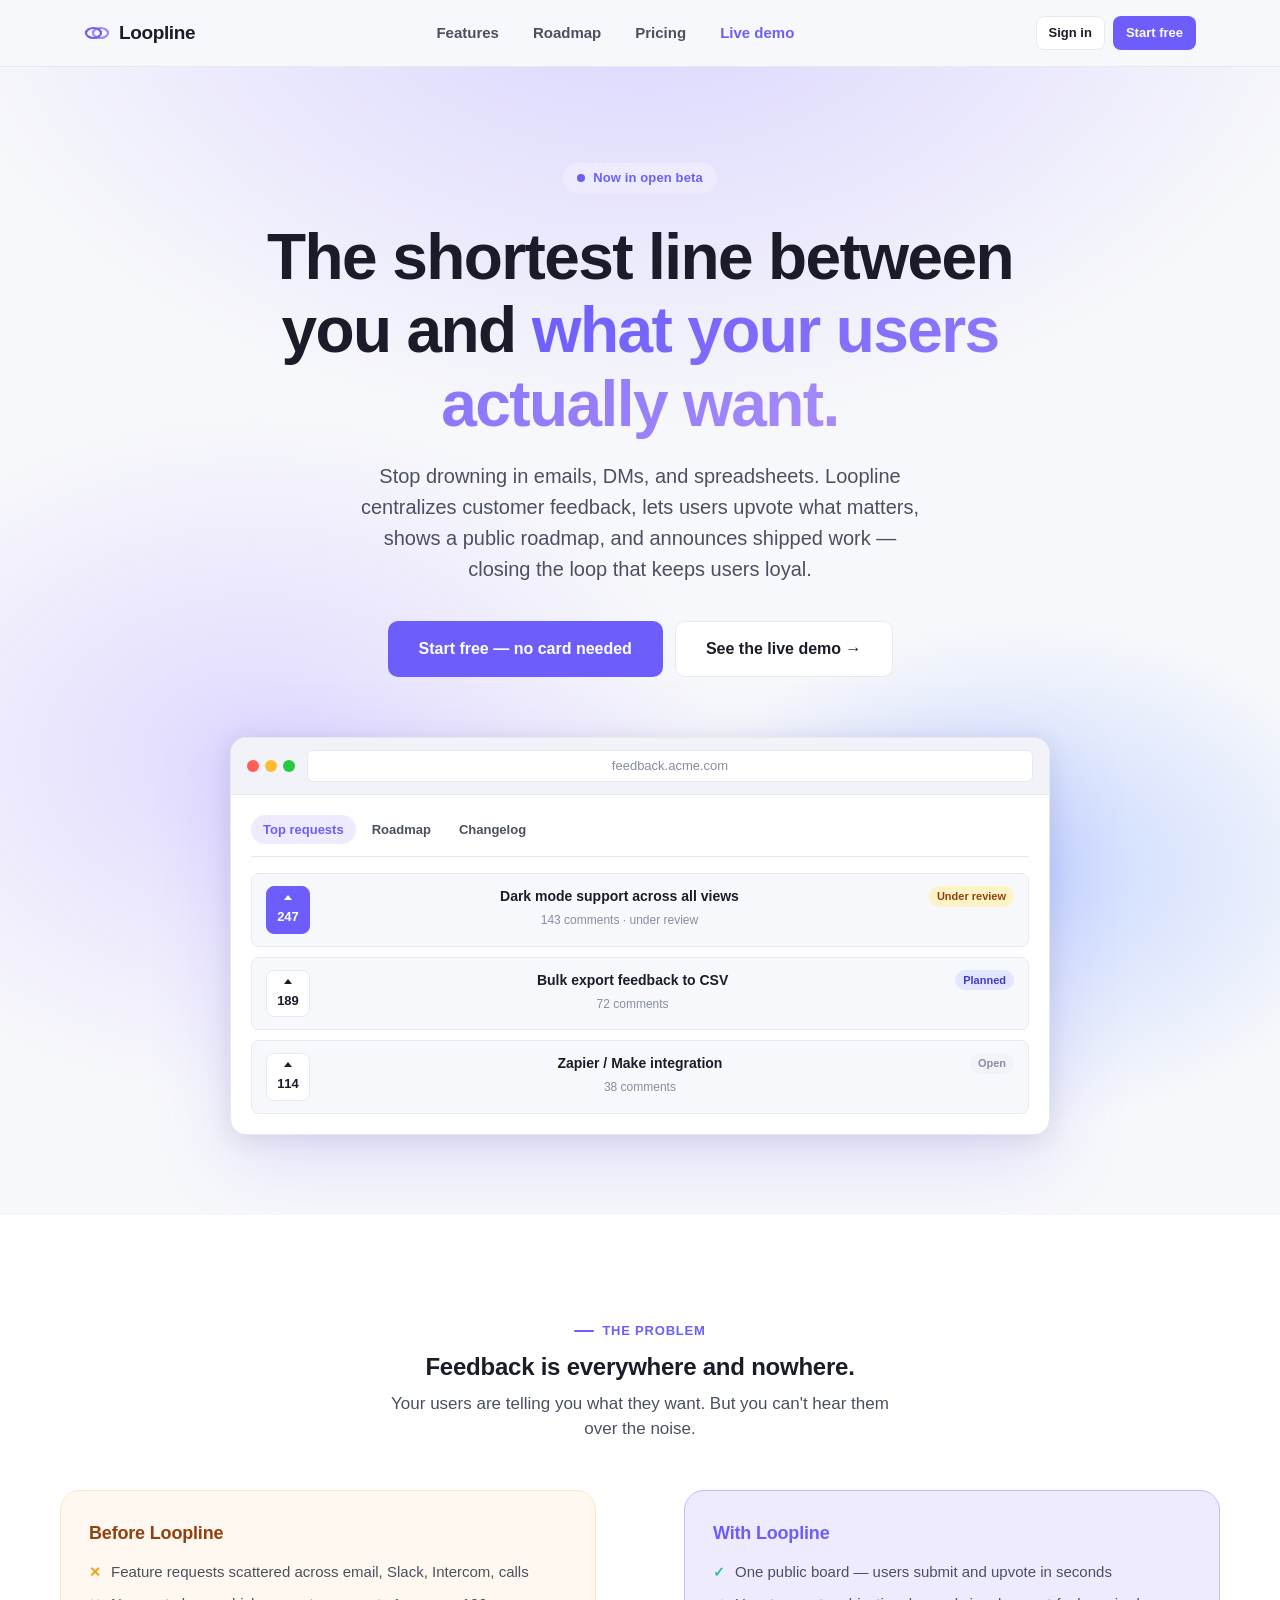
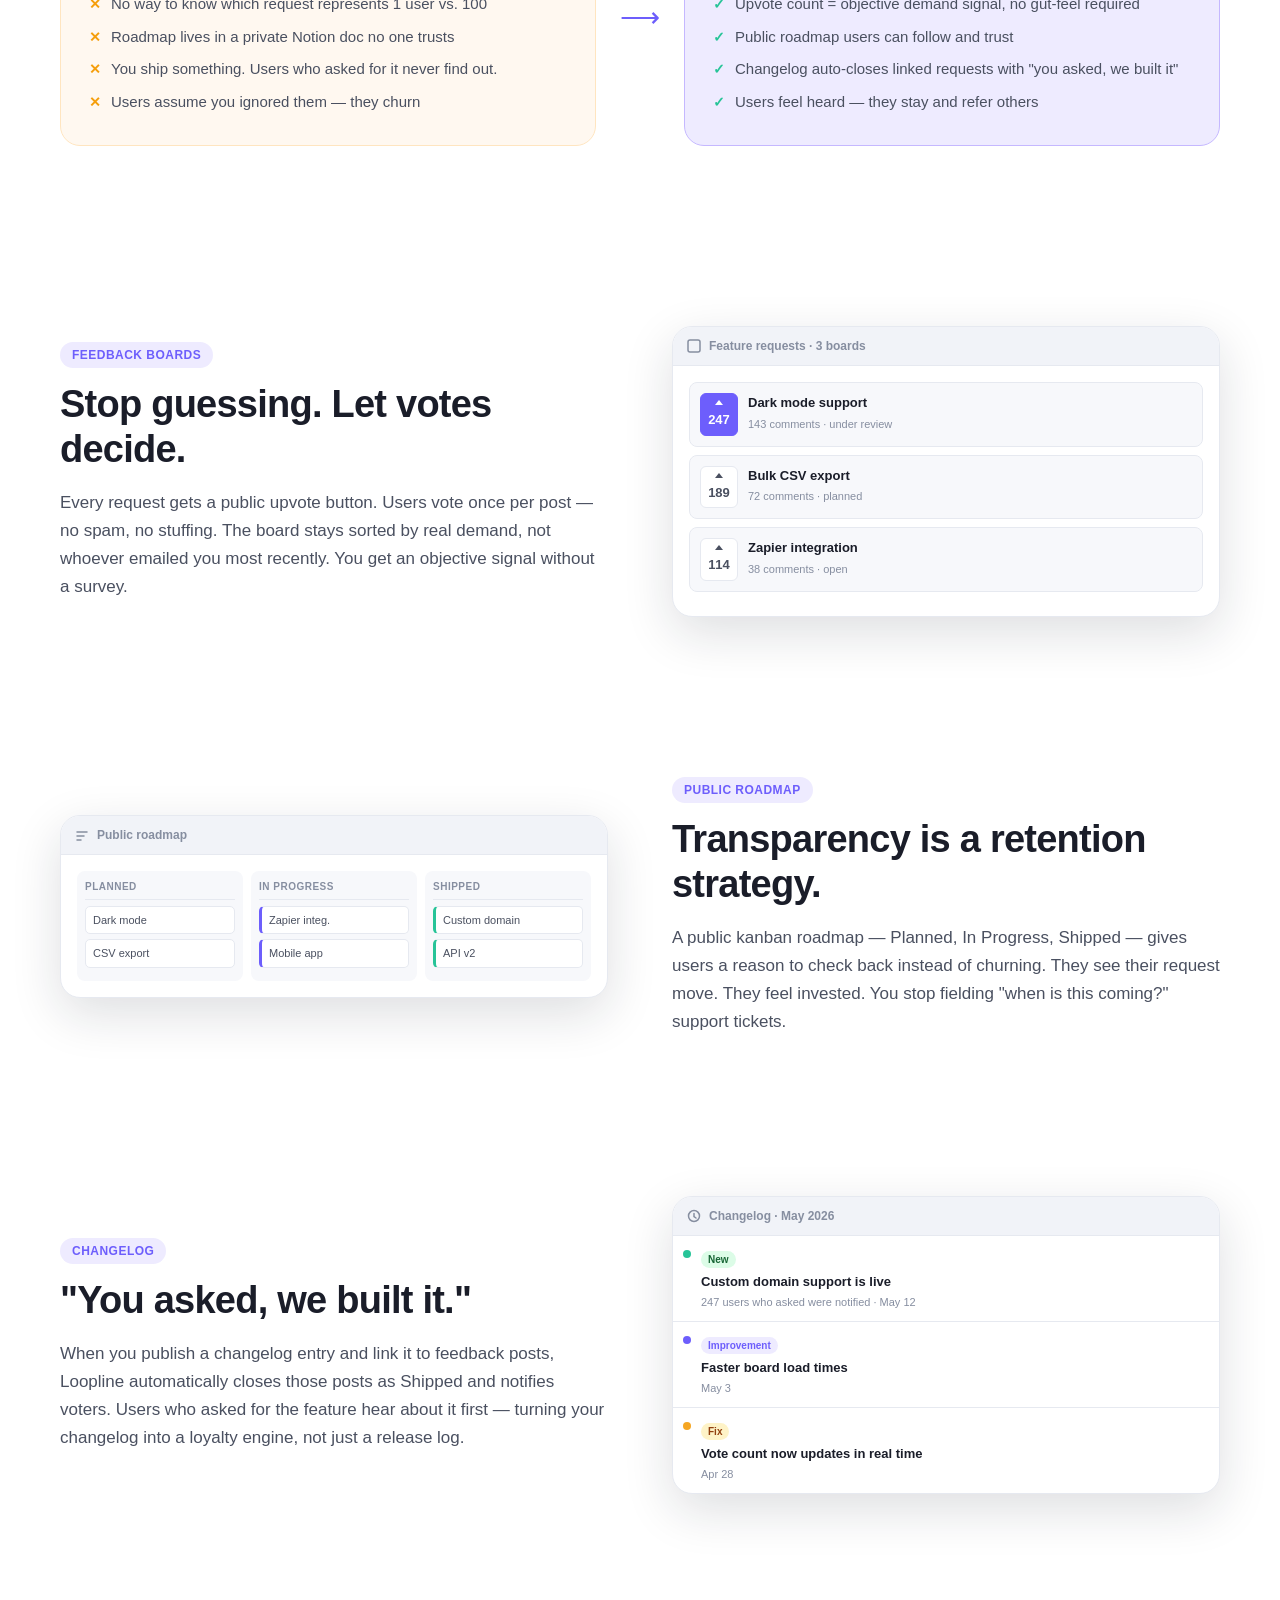
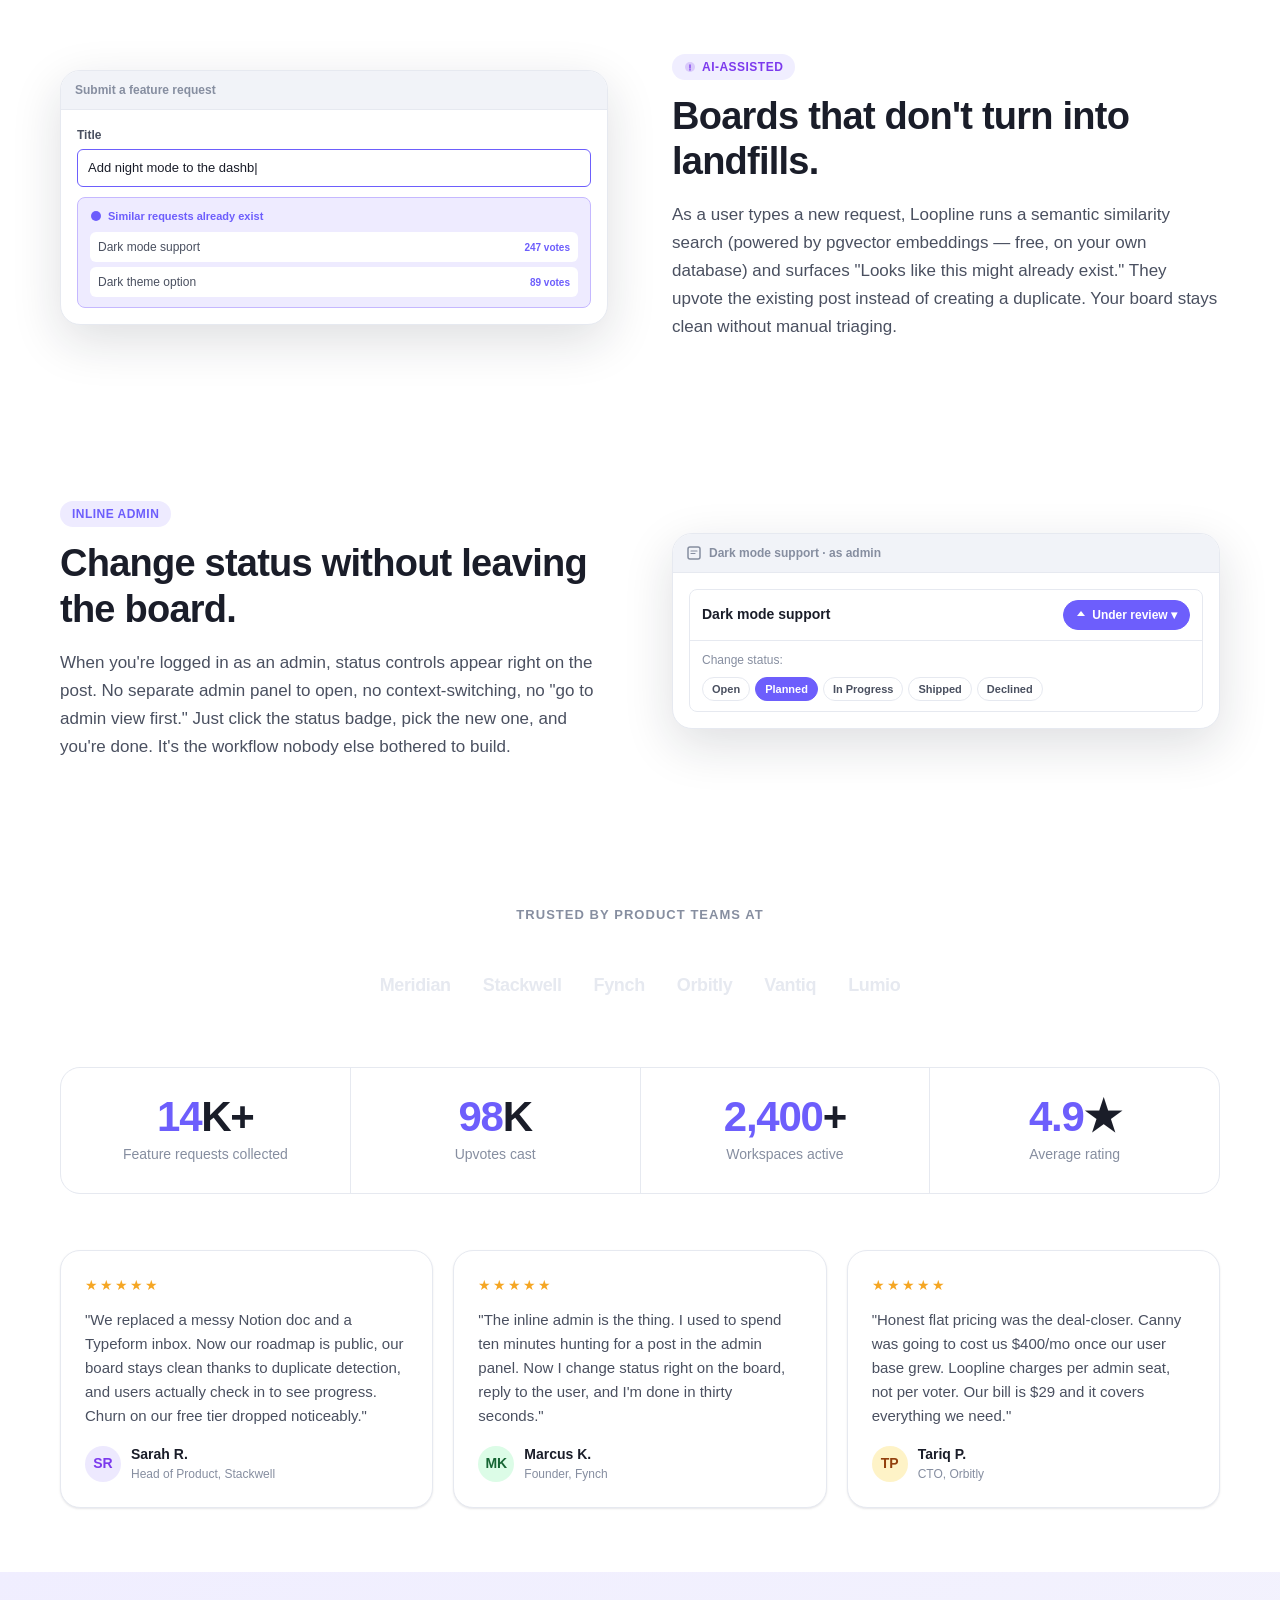
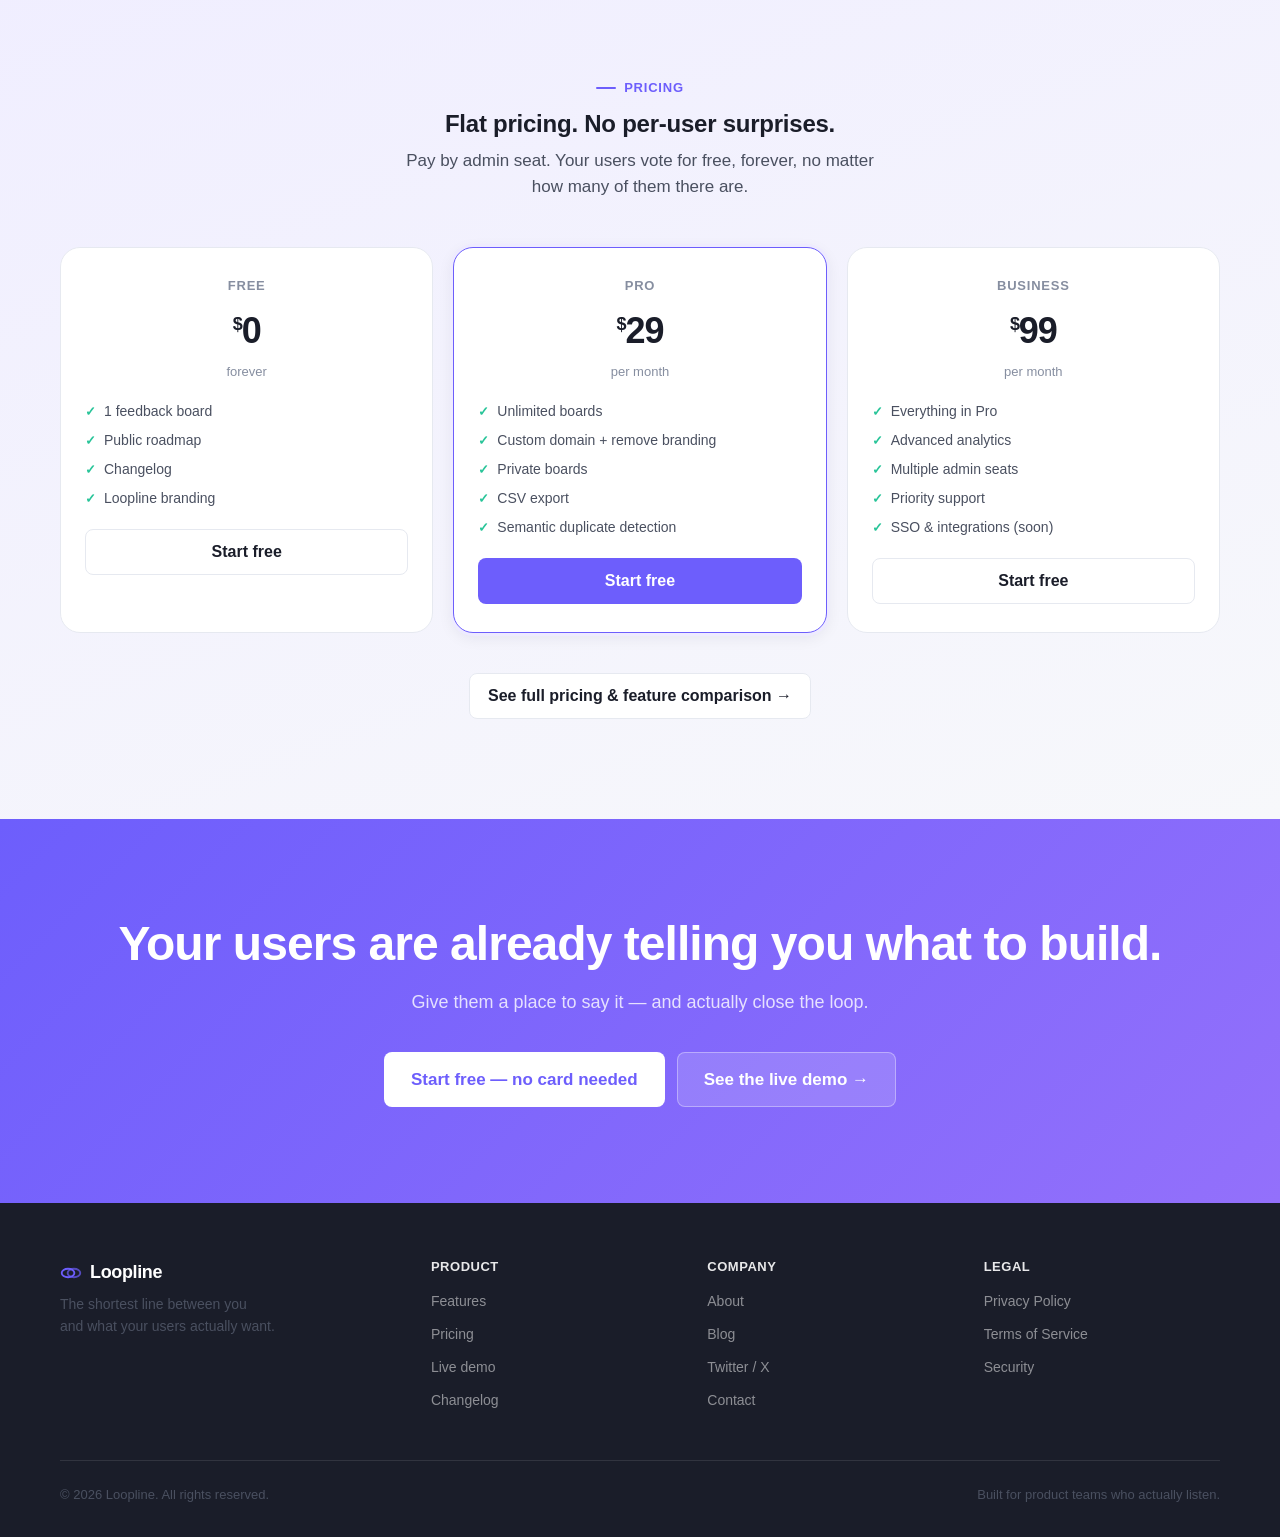
==== index.html @ 4f25a989 "Loopline v1 — feedback, roadmap & changelog platform" ====
<!DOCTYPE html>
<html lang="en">
<head>
  <meta charset="UTF-8">
  <meta name="viewport" content="width=device-width, initial-scale=1.0">
  <title>Loopline — Customer Feedback, Public Roadmap &amp; Changelog</title>
  <meta name="description" content="The shortest line between you and what your users actually want. Centralize feedback, prioritize with upvotes, ship with a public roadmap, and close the loop with changelog.">
  <link rel="stylesheet" href="assets/loop.css">
  <link rel="stylesheet" href="assets/landing.css">
</head>
<body>

<!-- ════════════════════════════ NAV ════════════════════════════ -->
<header class="nav" id="nav" role="banner">
  <div class="nav-inner">
    <a href="index.html" class="nav-logo" aria-label="Loopline home">
      <!-- Logo mark: two interlocking loops in accent color -->
      <svg class="logo-mark" viewBox="0 0 26 26" fill="none" aria-hidden="true" focusable="false">
        <ellipse cx="9.5" cy="13" rx="7.5" ry="5" stroke="#6d5efc" stroke-width="2.2" fill="none"/>
        <ellipse cx="16.5" cy="13" rx="7.5" ry="5" stroke="#6d5efc" stroke-width="2.2" fill="none" opacity=".7"/>
      </svg>
      Loopline
    </a>

    <nav aria-label="Main navigation">
      <ul class="nav-links">
        <li><a href="#features">Features</a></li>
        <li><a href="#roadmap-feature">Roadmap</a></li>
        <li><a href="#pricing-teaser">Pricing</a></li>
        <li><a href="portal.html?w=acme" class="demo-link">Live demo</a></li>
      </ul>
    </nav>

    <div class="nav-cta">
      <a href="admin.html" class="btn btn-ghost btn-sm">Sign in</a>
      <a href="admin.html" class="btn btn-primary btn-sm">Start free</a>
    </div>

    <button class="nav-toggle" id="nav-toggle" aria-label="Open menu" aria-expanded="false" aria-controls="nav-mobile">
      <svg width="22" height="22" viewBox="0 0 22 22" fill="none" aria-hidden="true">
        <rect x="3" y="5" width="16" height="2" rx="1" fill="currentColor"/>
        <rect x="3" y="10" width="16" height="2" rx="1" fill="currentColor"/>
        <rect x="3" y="15" width="16" height="2" rx="1" fill="currentColor"/>
      </svg>
    </button>
  </div>

  <nav class="nav-mobile" id="nav-mobile" aria-label="Mobile navigation">
    <a href="#features">Features</a>
    <a href="#roadmap-feature">Roadmap</a>
    <a href="#pricing-teaser">Pricing</a>
    <a href="portal.html?w=acme">Live demo</a>
    <a href="admin.html" class="btn btn-primary">Start free</a>
  </nav>
</header>

<!-- ════════════════════════════ HERO ════════════════════════════ -->
<section class="hero" aria-labelledby="hero-headline">
  <div class="hero-bg" aria-hidden="true"></div>

  <div class="hero-inner">
    <div class="hero-badge" role="status">
      <span class="dot-pulse" aria-hidden="true"></span>
      Now in open beta
    </div>

    <h1 id="hero-headline">
      The shortest line between you and <em>what your users actually want.</em>
    </h1>

    <p class="hero-sub">
      Stop drowning in emails, DMs, and spreadsheets. Loopline centralizes customer feedback,
      lets users upvote what matters, shows a public roadmap, and announces shipped work —
      closing the loop that keeps users loyal.
    </p>

    <div class="hero-ctas">
      <a href="admin.html" class="btn btn-primary btn-hero">Start free — no card needed</a>
      <a href="portal.html?w=acme" class="btn btn-ghost btn-hero">See the live demo &rarr;</a>
    </div>
  </div>

  <!-- CSS product mock -->
  <div class="hero-mock" aria-hidden="true">
    <div class="mock-window">
      <div class="mock-bar">
        <span class="mock-dots">
          <span></span><span></span><span></span>
        </span>
        <span class="mock-url">feedback.acme.com</span>
      </div>
      <div class="mock-body">
        <div class="mock-tabs">
          <span class="mock-tab active">Top requests</span>
          <span class="mock-tab">Roadmap</span>
          <span class="mock-tab">Changelog</span>
        </div>
        <div class="mock-posts" role="list">
          <div class="mock-post" role="listitem">
            <div class="mock-vote voted">
              <svg viewBox="0 0 12 12" fill="currentColor"><path d="M6 2l4 5H2z"/></svg>
              247
            </div>
            <div class="mock-post-text">
              <div class="mock-post-title">Dark mode support across all views</div>
              <div class="mock-post-meta">143 comments · under review</div>
            </div>
            <span class="mock-status status-review">Under review</span>
          </div>
          <div class="mock-post" role="listitem">
            <div class="mock-vote normal">
              <svg viewBox="0 0 12 12" fill="currentColor"><path d="M6 2l4 5H2z"/></svg>
              189
            </div>
            <div class="mock-post-text">
              <div class="mock-post-title">Bulk export feedback to CSV</div>
              <div class="mock-post-meta">72 comments</div>
            </div>
            <span class="mock-status status-planned">Planned</span>
          </div>
          <div class="mock-post" role="listitem">
            <div class="mock-vote normal">
              <svg viewBox="0 0 12 12" fill="currentColor"><path d="M6 2l4 5H2z"/></svg>
              114
            </div>
            <div class="mock-post-text">
              <div class="mock-post-title">Zapier / Make integration</div>
              <div class="mock-post-meta">38 comments</div>
            </div>
            <span class="mock-status status-open">Open</span>
          </div>
        </div>
      </div>
    </div>
  </div>
</section>

<!-- ════════════════════════════ PROBLEM → SOLUTION ════════════════════════════ -->
<section class="section section-white" aria-labelledby="problem-headline">
  <div class="section-inner">
    <div class="center reveal" style="margin-bottom: 48px;">
      <span class="section-label">The problem</span>
      <h2 id="problem-headline">Feedback is everywhere and nowhere.</h2>
      <p style="max-width: 520px; margin: 0 auto; font-size: 17px;">
        Your users are telling you what they want. But you can't hear them over the noise.
      </p>
    </div>

    <div class="problem-grid">
      <div class="problem-box reveal">
        <h3>Before Loopline</h3>
        <ul class="problem-list">
          <li>Feature requests scattered across email, Slack, Intercom, calls</li>
          <li>No way to know which request represents 1 user vs. 100</li>
          <li>Roadmap lives in a private Notion doc no one trusts</li>
          <li>You ship something. Users who asked for it never find out.</li>
          <li>Users assume you ignored them — they churn</li>
        </ul>
      </div>

      <div class="problem-arrow reveal" aria-hidden="true">&#10230;</div>

      <div class="solution-box reveal">
        <h3>With Loopline</h3>
        <ul class="solution-list">
          <li>One public board — users submit and upvote in seconds</li>
          <li>Upvote count = objective demand signal, no gut-feel required</li>
          <li>Public roadmap users can follow and trust</li>
          <li>Changelog auto-closes linked requests with "you asked, we built it"</li>
          <li>Users feel heard — they stay and refer others</li>
        </ul>
      </div>
    </div>
  </div>
</section>

<!-- ════════════════════════════ FEATURES ════════════════════════════ -->

<!-- Feature 1: Feedback boards -->
<section class="feature-section" id="features" aria-labelledby="feat1-h">
  <div class="feature-row">
    <div class="feature-text reveal">
      <span class="feature-tag">Feedback boards</span>
      <h2 id="feat1-h">Stop guessing. Let votes decide.</h2>
      <p>
        Every request gets a public upvote button. Users vote once per post —
        no spam, no stuffing. The board stays sorted by real demand, not whoever
        emailed you most recently. You get an objective signal without a survey.
      </p>
    </div>
    <div class="illus reveal reveal-delay-1" aria-hidden="true">
      <div class="illus-header">
        <svg width="14" height="14" viewBox="0 0 14 14" fill="none"><rect x="1" y="1" width="12" height="12" rx="2" stroke="currentColor" stroke-width="1.5"/></svg>
        Feature requests · 3 boards
      </div>
      <div class="illus-body">
        <div class="illus-post">
          <div class="illus-vote-btn voted">
            <svg width="10" height="10" viewBox="0 0 10 10" fill="currentColor"><path d="M5 1l4 5H1z"/></svg>
            247
          </div>
          <div class="illus-post-text">
            <div class="illus-post-title">Dark mode support</div>
            <div class="illus-post-sub">143 comments · under review</div>
          </div>
        </div>
        <div class="illus-post">
          <div class="illus-vote-btn normal">
            <svg width="10" height="10" viewBox="0 0 10 10" fill="currentColor"><path d="M5 1l4 5H1z"/></svg>
            189
          </div>
          <div class="illus-post-text">
            <div class="illus-post-title">Bulk CSV export</div>
            <div class="illus-post-sub">72 comments · planned</div>
          </div>
        </div>
        <div class="illus-post">
          <div class="illus-vote-btn normal">
            <svg width="10" height="10" viewBox="0 0 10 10" fill="currentColor"><path d="M5 1l4 5H1z"/></svg>
            114
          </div>
          <div class="illus-post-text">
            <div class="illus-post-title">Zapier integration</div>
            <div class="illus-post-sub">38 comments · open</div>
          </div>
        </div>
      </div>
    </div>
  </div>
</section>

<!-- Feature 2: Roadmap -->
<section class="feature-section section-white" id="roadmap-feature" aria-labelledby="feat2-h">
  <div class="feature-row reverse">
    <div class="feature-text reveal">
      <span class="feature-tag">Public roadmap</span>
      <h2 id="feat2-h">Transparency is a retention strategy.</h2>
      <p>
        A public kanban roadmap — Planned, In Progress, Shipped — gives users a reason
        to check back instead of churning. They see their request move. They feel invested.
        You stop fielding "when is this coming?" support tickets.
      </p>
    </div>
    <div class="illus reveal reveal-delay-1" aria-hidden="true">
      <div class="illus-header">
        <svg width="14" height="14" viewBox="0 0 14 14" fill="none"><path d="M2 4h10M2 8h7M2 12h4" stroke="currentColor" stroke-width="1.5" stroke-linecap="round"/></svg>
        Public roadmap
      </div>
      <div class="illus-body">
        <div class="illus-kanban">
          <div class="illus-col">
            <div class="illus-col-head">Planned</div>
            <div class="illus-card">Dark mode</div>
            <div class="illus-card">CSV export</div>
          </div>
          <div class="illus-col">
            <div class="illus-col-head">In Progress</div>
            <div class="illus-card" style="border-left: 3px solid #6d5efc;">Zapier integ.</div>
            <div class="illus-card" style="border-left: 3px solid #6d5efc;">Mobile app</div>
          </div>
          <div class="illus-col">
            <div class="illus-col-head">Shipped</div>
            <div class="illus-card" style="border-left: 3px solid #27c498;">Custom domain</div>
            <div class="illus-card" style="border-left: 3px solid #27c498;">API v2</div>
          </div>
        </div>
      </div>
    </div>
  </div>
</section>

<!-- Feature 3: Changelog -->
<section class="feature-section" aria-labelledby="feat3-h">
  <div class="feature-row">
    <div class="feature-text reveal">
      <span class="feature-tag">Changelog</span>
      <h2 id="feat3-h">"You asked, we built it."</h2>
      <p>
        When you publish a changelog entry and link it to feedback posts, Loopline
        automatically closes those posts as Shipped and notifies voters.
        Users who asked for the feature hear about it first — turning your changelog
        into a loyalty engine, not just a release log.
      </p>
    </div>
    <div class="illus reveal reveal-delay-1" aria-hidden="true">
      <div class="illus-header">
        <svg width="14" height="14" viewBox="0 0 14 14" fill="none"><circle cx="7" cy="7" r="5.5" stroke="currentColor" stroke-width="1.5"/><path d="M7 4.5v3l2 1.5" stroke="currentColor" stroke-width="1.5" stroke-linecap="round"/></svg>
        Changelog · May 2026
      </div>
      <div class="illus-body" style="padding: 0;">
        <div class="illus-entry">
          <div class="illus-entry-dot" style="background: var(--ok);"></div>
          <div class="illus-entry-body">
            <span class="illus-entry-label" style="background: #dcfce7; color: #166534;">New</span>
            <div class="illus-entry-title">Custom domain support is live</div>
            <div class="illus-entry-sub">247 users who asked were notified · May 12</div>
          </div>
        </div>
        <div class="illus-entry">
          <div class="illus-entry-dot" style="background: var(--accent);"></div>
          <div class="illus-entry-body">
            <span class="illus-entry-label" style="background: var(--accent-soft); color: var(--accent);">Improvement</span>
            <div class="illus-entry-title">Faster board load times</div>
            <div class="illus-entry-sub">May 3</div>
          </div>
        </div>
        <div class="illus-entry">
          <div class="illus-entry-dot" style="background: var(--warn);"></div>
          <div class="illus-entry-body">
            <span class="illus-entry-label" style="background: #fef3c7; color: #92400e;">Fix</span>
            <div class="illus-entry-title">Vote count now updates in real time</div>
            <div class="illus-entry-sub">Apr 28</div>
          </div>
        </div>
      </div>
    </div>
  </div>
</section>

<!-- Feature 4: Duplicate detection -->
<section class="feature-section section-white" aria-labelledby="feat4-h">
  <div class="feature-row reverse">
    <div class="feature-text reveal">
      <span class="feature-tag" style="background: #f0eeff; color: #7c3aed;">
        <svg width="12" height="12" viewBox="0 0 12 12" fill="currentColor" aria-hidden="true"><circle cx="6" cy="6" r="5" fill="#7c3aed" opacity=".2"/><path d="M6 4v3M6 8.5v.5" stroke="#7c3aed" stroke-width="1.3" stroke-linecap="round"/></svg>
        AI-assisted
      </span>
      <h2 id="feat4-h">Boards that don't turn into landfills.</h2>
      <p>
        As a user types a new request, Loopline runs a semantic similarity search
        (powered by pgvector embeddings — free, on your own database) and surfaces
        "Looks like this might already exist." They upvote the existing post instead
        of creating a duplicate. Your board stays clean without manual triaging.
      </p>
    </div>
    <div class="illus reveal reveal-delay-1" aria-hidden="true">
      <div class="illus-header">Submit a feature request</div>
      <div class="illus-body">
        <div style="margin-bottom: 8px;">
          <div style="font-size: 12px; font-weight: 600; color: var(--ink-2); margin-bottom: 5px;">Title</div>
          <div style="border: 1.5px solid var(--accent); border-radius: 6px; padding: 8px 10px; font-size: 13px; color: var(--ink); background: var(--surface);">Add night mode to the dashb|</div>
        </div>
        <div class="illus-similar">
          <div class="illus-similar-head">
            <svg width="12" height="12" viewBox="0 0 12 12" fill="#6d5efc"><circle cx="6" cy="6" r="5"/></svg>
            Similar requests already exist
          </div>
          <div class="illus-similar-item">
            <span style="flex: 1; font-size: 12px;">Dark mode support</span>
            <span class="illus-match">247 votes</span>
          </div>
          <div class="illus-similar-item">
            <span style="flex: 1; font-size: 12px;">Dark theme option</span>
            <span class="illus-match">89 votes</span>
          </div>
        </div>
      </div>
    </div>
  </div>
</section>

<!-- Feature 5: Inline admin -->
<section class="feature-section" aria-labelledby="feat5-h">
  <div class="feature-row">
    <div class="feature-text reveal">
      <span class="feature-tag">Inline admin</span>
      <h2 id="feat5-h">Change status without leaving the board.</h2>
      <p>
        When you're logged in as an admin, status controls appear right on the post.
        No separate admin panel to open, no context-switching, no "go to admin view first."
        Just click the status badge, pick the new one, and you're done. It's the
        workflow nobody else bothered to build.
      </p>
    </div>
    <div class="illus reveal reveal-delay-1" aria-hidden="true">
      <div class="illus-header">
        <svg width="14" height="14" viewBox="0 0 14 14" fill="none"><rect x="1" y="1" width="12" height="12" rx="2" stroke="currentColor" stroke-width="1.5"/><path d="M4 5h6M4 7.5h4" stroke="currentColor" stroke-width="1.2" stroke-linecap="round"/></svg>
        Dark mode support · as admin
      </div>
      <div class="illus-body">
        <div class="illus-admin-post">
          <div class="illus-admin-head">
            <span class="illus-admin-title">Dark mode support</span>
            <span class="illus-status-pill editing">
              <svg width="10" height="10" viewBox="0 0 10 10" fill="currentColor"><path d="M5 1l4 5H1z"/></svg>
              Under review ▾
            </span>
          </div>
          <div class="illus-admin-body">
            <div style="font-size: 12px; color: var(--mut); margin-bottom: 8px;">Change status:</div>
            <div class="illus-status-options">
              <span class="illus-s-opt">Open</span>
              <span class="illus-s-opt sel">Planned</span>
              <span class="illus-s-opt">In Progress</span>
              <span class="illus-s-opt">Shipped</span>
              <span class="illus-s-opt">Declined</span>
            </div>
          </div>
        </div>
      </div>
    </div>
  </div>
</section>

<!-- ════════════════════════════ SOCIAL PROOF ════════════════════════════ -->
<section class="section section-white section-sm" aria-label="Social proof">
  <div class="section-inner">
    <p class="center muted small reveal" style="margin-bottom: 28px; text-transform: uppercase; letter-spacing: .08em; font-weight: 700;">
      Trusted by product teams at
    </p>
    <div class="logos-strip reveal">
      <span class="logo-word">Meridian</span>
      <span class="logo-word">Stackwell</span>
      <span class="logo-word">Fynch</span>
      <span class="logo-word">Orbitly</span>
      <span class="logo-word">Vantiq</span>
      <span class="logo-word">Lumio</span>
    </div>

    <div class="stats-row reveal" style="margin-top: 48px;">
      <div class="stat-box">
        <div class="stat-n"><span>14</span>K+</div>
        <p>Feature requests collected</p>
      </div>
      <div class="stat-box">
        <div class="stat-n"><span>98</span>K</div>
        <p>Upvotes cast</p>
      </div>
      <div class="stat-box">
        <div class="stat-n"><span>2,400</span>+</div>
        <p>Workspaces active</p>
      </div>
      <div class="stat-box">
        <div class="stat-n"><span>4.9</span>★</div>
        <p>Average rating</p>
      </div>
    </div>

    <div class="testimonials-grid">
      <div class="testimonial-card reveal">
        <div class="testimonial-stars" aria-label="5 stars">★★★★★</div>
        <blockquote>
          "We replaced a messy Notion doc and a Typeform inbox. Now our roadmap is public,
          our board stays clean thanks to duplicate detection, and users actually check in
          to see progress. Churn on our free tier dropped noticeably."
        </blockquote>
        <div class="testimonial-author">
          <div class="testimonial-avatar" style="background: #ede9fe; color: #7c3aed;">SR</div>
          <div>
            <div class="testimonial-name">Sarah R.</div>
            <div class="testimonial-role">Head of Product, Stackwell</div>
          </div>
        </div>
      </div>

      <div class="testimonial-card reveal reveal-delay-1">
        <div class="testimonial-stars" aria-label="5 stars">★★★★★</div>
        <blockquote>
          "The inline admin is the thing. I used to spend ten minutes hunting for a post
          in the admin panel. Now I change status right on the board, reply to the user,
          and I'm done in thirty seconds."
        </blockquote>
        <div class="testimonial-author">
          <div class="testimonial-avatar" style="background: #dcfce7; color: #166534;">MK</div>
          <div>
            <div class="testimonial-name">Marcus K.</div>
            <div class="testimonial-role">Founder, Fynch</div>
          </div>
        </div>
      </div>

      <div class="testimonial-card reveal reveal-delay-2">
        <div class="testimonial-stars" aria-label="5 stars">★★★★★</div>
        <blockquote>
          "Honest flat pricing was the deal-closer. Canny was going to cost us $400/mo
          once our user base grew. Loopline charges per admin seat, not per voter.
          Our bill is $29 and it covers everything we need."
        </blockquote>
        <div class="testimonial-author">
          <div class="testimonial-avatar" style="background: #fef3c7; color: #92400e;">TP</div>
          <div>
            <div class="testimonial-name">Tariq P.</div>
            <div class="testimonial-role">CTO, Orbitly</div>
          </div>
        </div>
      </div>
    </div>
  </div>
</section>

<!-- ════════════════════════════ PRICING TEASER ════════════════════════════ -->
<section class="section section-accent-bg" id="pricing-teaser" aria-labelledby="pricing-teaser-h">
  <div class="section-inner">
    <div class="center reveal" style="margin-bottom: 48px;">
      <span class="section-label">Pricing</span>
      <h2 id="pricing-teaser-h">Flat pricing. No per-user surprises.</h2>
      <p style="font-size: 17px; max-width: 480px; margin: 0 auto;">
        Pay by admin seat. Your users vote for free, forever, no matter how many of them there are.
      </p>
    </div>

    <div class="pricing-teaser">
      <div class="price-teaser-card reveal">
        <div class="price-tier">Free</div>
        <div class="price-amount"><sup>$</sup>0</div>
        <div class="price-period">forever</div>
        <ul class="price-teaser-list">
          <li>1 feedback board</li>
          <li>Public roadmap</li>
          <li>Changelog</li>
          <li>Loopline branding</li>
        </ul>
        <a href="admin.html" class="btn btn-ghost" style="width: 100%; justify-content: center;">Start free</a>
      </div>

      <div class="price-teaser-card featured reveal reveal-delay-1">
        <div class="price-tier">Pro</div>
        <div class="price-amount"><sup>$</sup>29</div>
        <div class="price-period">per month</div>
        <ul class="price-teaser-list">
          <li>Unlimited boards</li>
          <li>Custom domain + remove branding</li>
          <li>Private boards</li>
          <li>CSV export</li>
          <li>Semantic duplicate detection</li>
        </ul>
        <a href="admin.html" class="btn btn-primary" style="width: 100%; justify-content: center;">Start free</a>
      </div>

      <div class="price-teaser-card reveal reveal-delay-2">
        <div class="price-tier">Business</div>
        <div class="price-amount"><sup>$</sup>99</div>
        <div class="price-period">per month</div>
        <ul class="price-teaser-list">
          <li>Everything in Pro</li>
          <li>Advanced analytics</li>
          <li>Multiple admin seats</li>
          <li>Priority support</li>
          <li>SSO &amp; integrations (soon)</li>
        </ul>
        <a href="admin.html" class="btn btn-ghost" style="width: 100%; justify-content: center;">Start free</a>
      </div>
    </div>

    <div class="center reveal" style="margin-top: 32px;">
      <a href="pricing.html" class="btn btn-ghost">See full pricing &amp; feature comparison &rarr;</a>
    </div>
  </div>
</section>

<!-- ════════════════════════════ FINAL CTA ════════════════════════════ -->
<section class="final-cta" aria-labelledby="final-cta-h">
  <h2 id="final-cta-h">Your users are already telling you what to build.</h2>
  <p>Give them a place to say it — and actually close the loop.</p>
  <div style="display: flex; align-items: center; justify-content: center; gap: 12px; flex-wrap: wrap;">
    <a href="admin.html" class="btn btn-white btn-lg">Start free — no card needed</a>
    <a href="portal.html?w=acme" class="btn btn-ghost-white btn-lg">See the live demo &rarr;</a>
  </div>
</section>

<!-- ════════════════════════════ FOOTER ════════════════════════════ -->
<footer class="footer" role="contentinfo">
  <div class="footer-inner">
    <div class="footer-top">
      <div>
        <div class="footer-brand-name">
          <svg width="22" height="22" viewBox="0 0 26 26" fill="none" aria-hidden="true">
            <ellipse cx="9.5" cy="13" rx="7.5" ry="5" stroke="#6d5efc" stroke-width="2.2" fill="none"/>
            <ellipse cx="16.5" cy="13" rx="7.5" ry="5" stroke="#6d5efc" stroke-width="2.2" fill="none" opacity=".7"/>
          </svg>
          Loopline
        </div>
        <p class="footer-tagline">
          The shortest line between you<br>and what your users actually want.
        </p>
      </div>

      <div class="footer-col">
        <h4>Product</h4>
        <ul>
          <li><a href="#features">Features</a></li>
          <li><a href="pricing.html">Pricing</a></li>
          <li><a href="portal.html?w=acme">Live demo</a></li>
          <li><a href="#">Changelog</a></li>
        </ul>
      </div>

      <div class="footer-col">
        <h4>Company</h4>
        <ul>
          <li><a href="#">About</a></li>
          <li><a href="#">Blog</a></li>
          <li><a href="#">Twitter / X</a></li>
          <li><a href="#">Contact</a></li>
        </ul>
      </div>

      <div class="footer-col">
        <h4>Legal</h4>
        <ul>
          <li><a href="#">Privacy Policy</a></li>
          <li><a href="#">Terms of Service</a></li>
          <li><a href="#">Security</a></li>
        </ul>
      </div>
    </div>

    <div class="footer-bottom">
      <p>&copy; 2026 Loopline. All rights reserved.</p>
      <p>Built for product teams who actually listen.</p>
    </div>
  </div>
</footer>

<script>
  // ─── Scroll-based nav shadow ───
  const nav = document.getElementById('nav');
  const onScroll = () => nav.classList.toggle('scrolled', window.scrollY > 8);
  window.addEventListener('scroll', onScroll, { passive: true });

  // ─── Mobile nav toggle ───
  const toggle = document.getElementById('nav-toggle');
  const mobileNav = document.getElementById('nav-mobile');
  toggle.addEventListener('click', () => {
    const open = mobileNav.classList.toggle('open');
    toggle.setAttribute('aria-expanded', String(open));
    toggle.setAttribute('aria-label', open ? 'Close menu' : 'Open menu');
  });
  // Close on mobile link click
  mobileNav.querySelectorAll('a').forEach(a => {
    a.addEventListener('click', () => {
      mobileNav.classList.remove('open');
      toggle.setAttribute('aria-expanded', 'false');
      toggle.setAttribute('aria-label', 'Open menu');
    });
  });
  // Keyboard: Escape closes menu
  document.addEventListener('keydown', e => {
    if (e.key === 'Escape' && mobileNav.classList.contains('open')) {
      mobileNav.classList.remove('open');
      toggle.setAttribute('aria-expanded', 'false');
      toggle.setAttribute('aria-label', 'Open menu');
      toggle.focus();
    }
  });

  // ─── Scroll-in reveal (IntersectionObserver) ───
  if ('IntersectionObserver' in window) {
    const io = new IntersectionObserver((entries) => {
      entries.forEach(e => {
        if (e.isIntersecting) {
          e.target.classList.add('visible');
          io.unobserve(e.target);
        }
      });
    }, { threshold: 0.12 });
    document.querySelectorAll('.reveal').forEach(el => io.observe(el));
  } else {
    // Degrade gracefully: show all without animation
    document.querySelectorAll('.reveal').forEach(el => el.classList.add('visible'));
  }
</script>
</body>
</html>
---- assets/loop.css ----
/* Loopline design system — clean, modern B2B SaaS. Light base, accent-driven.
   A workspace can override --accent at runtime (branding). */
:root {
  --accent: #6d5efc;
  --accent-ink: #ffffff;
  --accent-soft: #eeebff;
  --bg: #f7f8fb;
  --surface: #ffffff;
  --surface-2: #f1f3f8;
  --line: #e6e9f0;
  --ink: #1a1d29;
  --ink-2: #4a5060;
  --mut: #868ea0;
  --ok: #27c498;
  --warn: #f5a623;
  --danger: #ff5d5d;
  --radius: 12px;
  --radius-sm: 8px;
  --radius-lg: 20px;
  --shadow-sm: 0 1px 2px rgba(20, 25, 45, .06), 0 1px 3px rgba(20, 25, 45, .05);
  --shadow: 0 4px 16px rgba(20, 25, 45, .08);
  --shadow-lg: 0 16px 50px rgba(20, 25, 45, .14);
  --maxw: 1080px;
  --font: -apple-system, BlinkMacSystemFont, "Segoe UI", Inter, Roboto, Helvetica, Arial, sans-serif;
}
* { box-sizing: border-box; }
html, body { margin: 0; padding: 0; }
body { font-family: var(--font); background: var(--bg); color: var(--ink); -webkit-font-smoothing: antialiased; line-height: 1.5; }
a { color: var(--accent); text-decoration: none; }
a:hover { text-decoration: underline; }
h1, h2, h3, h4 { margin: 0 0 .4em; line-height: 1.2; font-weight: 700; letter-spacing: -0.01em; }
h1 { font-size: clamp(28px, 5vw, 46px); }
p { margin: 0 0 1em; color: var(--ink-2); }
img { max-width: 100%; }
.wrap { max-width: var(--maxw); margin: 0 auto; padding: 0 20px; }
.muted { color: var(--mut); }
.small { font-size: 13px; }
.center { text-align: center; }
.row { display: flex; gap: 12px; align-items: center; }
.col { display: flex; flex-direction: column; gap: 12px; }
.spread { display: flex; align-items: center; justify-content: space-between; gap: 12px; }
.wrap-flex { flex-wrap: wrap; }
.hide { display: none !important; }

/* buttons */
.btn { display: inline-flex; align-items: center; justify-content: center; gap: 8px; font: inherit; font-weight: 600;
  padding: 10px 18px; border-radius: var(--radius-sm); border: 1px solid transparent; cursor: pointer; transition: .15s; text-decoration: none; white-space: nowrap; }
.btn:hover { text-decoration: none; }
.btn-primary { background: var(--accent); color: var(--accent-ink); }
.btn-primary:hover { filter: brightness(1.07); box-shadow: var(--shadow); }
.btn-ghost { background: var(--surface); color: var(--ink); border-color: var(--line); }
.btn-ghost:hover { background: var(--surface-2); }
.btn-subtle { background: var(--surface-2); color: var(--ink-2); }
.btn-subtle:hover { background: var(--line); }
.btn-sm { padding: 6px 12px; font-size: 13px; }
.btn-lg { padding: 14px 26px; font-size: 17px; }
.btn:disabled { opacity: .55; cursor: not-allowed; }
.btn-danger { background: var(--danger); color: #fff; }

/* inputs */
input[type=text], input[type=email], input[type=password], input[type=search], textarea, select {
  width: 100%; font: inherit; padding: 11px 13px; border: 1px solid var(--line); border-radius: var(--radius-sm);
  background: var(--surface); color: var(--ink); transition: .15s; }
input:focus, textarea:focus, select:focus { outline: none; border-color: var(--accent); box-shadow: 0 0 0 3px var(--accent-soft); }
textarea { resize: vertical; min-height: 90px; }
label { font-weight: 600; font-size: 13px; color: var(--ink-2); display: block; margin-bottom: 5px; }
.field { margin-bottom: 14px; }

/* cards */
.card { background: var(--surface); border: 1px solid var(--line); border-radius: var(--radius); box-shadow: var(--shadow-sm); }
.card-p { padding: 18px; }
.hover-lift { transition: .15s; }
.hover-lift:hover { box-shadow: var(--shadow); transform: translateY(-1px); }

/* badges / status pills */
.badge { display: inline-flex; align-items: center; gap: 6px; font-size: 12px; font-weight: 600; padding: 3px 10px; border-radius: 999px; background: var(--surface-2); color: var(--ink-2); }
.pill-status { color: #fff; }
.pill-status::before { content: ""; width: 6px; height: 6px; border-radius: 50%; background: rgba(255,255,255,.85); }
.dot { width: 8px; height: 8px; border-radius: 50%; display: inline-block; }

/* vote button */
.vote { display: inline-flex; flex-direction: column; align-items: center; justify-content: center; min-width: 54px; padding: 8px 6px;
  border: 1px solid var(--line); border-radius: var(--radius-sm); background: var(--surface); cursor: pointer; transition: .15s; user-select: none; font-weight: 700; }
.vote:hover { border-color: var(--accent); color: var(--accent); }
.vote.voted { background: var(--accent); color: #fff; border-color: var(--accent); }
.vote .caret { font-size: 12px; line-height: 1; }
.vote .n { font-size: 16px; }

/* avatar */
.avatar { width: 34px; height: 34px; border-radius: 50%; background: var(--accent-soft); color: var(--accent); display: inline-flex; align-items: center; justify-content: center; font-weight: 700; font-size: 14px; flex: 0 0 auto; }

/* topbar */
.topbar { background: var(--surface); border-bottom: 1px solid var(--line); position: sticky; top: 0; z-index: 30; }
.topbar .wrap { display: flex; align-items: center; justify-content: space-between; height: 62px; }
.brand { display: inline-flex; align-items: center; gap: 9px; font-weight: 800; font-size: 19px; color: var(--ink); letter-spacing: -0.02em; }
.brand:hover { text-decoration: none; }
.tabs { display: flex; gap: 4px; }
.tab { padding: 7px 14px; border-radius: 999px; color: var(--ink-2); font-weight: 600; font-size: 14px; cursor: pointer; }
.tab:hover { background: var(--surface-2); text-decoration: none; }
.tab.active { background: var(--accent-soft); color: var(--accent); }

/* logo mark (two interlocking loops, accent-colored) */
.logo-mark { width: 26px; height: 26px; flex: 0 0 auto; }

/* skeleton + empty */
.skel { background: linear-gradient(90deg, var(--surface-2) 25%, #e9ecf3 37%, var(--surface-2) 63%); background-size: 400% 100%; animation: sk 1.3s infinite; border-radius: 6px; }
@keyframes sk { 0% { background-position: 100% 0; } 100% { background-position: 0 0; } }
.empty { text-align: center; color: var(--mut); padding: 48px 20px; }

/* toast */
.toast { position: fixed; bottom: 22px; left: 50%; transform: translateX(-50%) translateY(20px); background: var(--ink); color: #fff;
  padding: 12px 18px; border-radius: 10px; box-shadow: var(--shadow-lg); opacity: 0; transition: .25s; z-index: 100; font-weight: 500; }
.toast.show { opacity: 1; transform: translateX(-50%) translateY(0); }

/* modal */
.modal-bg { position: fixed; inset: 0; background: rgba(20,24,40,.5); display: flex; align-items: center; justify-content: center; padding: 20px; z-index: 80; }
.modal { background: var(--surface); border-radius: var(--radius-lg); box-shadow: var(--shadow-lg); width: 100%; max-width: 560px; max-height: 90vh; overflow: auto; }
.modal-p { padding: 24px; }

/* roadmap columns */
.road { display: grid; grid-template-columns: repeat(3, 1fr); gap: 16px; }
.road-col { background: var(--surface-2); border-radius: var(--radius); padding: 14px; }
.road-col h3 { font-size: 14px; text-transform: uppercase; letter-spacing: .05em; color: var(--ink-2); }

@media (max-width: 820px) {
  .road { grid-template-columns: 1fr; }
  .tabs { gap: 0; }
  .tab { padding: 7px 10px; font-size: 13px; }
}
---- assets/landing.css ----
/* Loopline — marketing-specific styles (landing.css)
   Imports design tokens from loop.css. */

/* ─── Marketing layout overrides ─── */
:root {
  --maxw-wide: 1160px;
  --section-gap: 100px;
  --section-gap-sm: 64px;
}

/* Global overflow guard — every section must be self-contained */
body { overflow-x: hidden; }
.hero, .section, .section-sm, .feature-section,
.compare-section, .faq-section, .pricing-hero,
.final-cta, .pricing-cta-strip, .footer {
  overflow-x: hidden;
}
.hero-inner, .section-inner, .feature-row,
.compare-inner, .faq-inner, .footer-inner {
  width: 100%;
  min-width: 0;
}

/* ─── Nav ─── */
.nav {
  position: sticky;
  top: 0;
  z-index: 50;
  background: rgba(247, 248, 251, 0.85);
  backdrop-filter: blur(14px);
  -webkit-backdrop-filter: blur(14px);
  border-bottom: 1px solid var(--line);
  transition: box-shadow .2s;
}
.nav.scrolled { box-shadow: var(--shadow); }
.nav-inner {
  max-width: var(--maxw-wide);
  margin: 0 auto;
  padding: 0 24px;
  height: 66px;
  display: flex;
  align-items: center;
  justify-content: space-between;
  gap: 16px;
}
.nav-logo {
  display: inline-flex;
  align-items: center;
  gap: 9px;
  font-weight: 800;
  font-size: 19px;
  color: var(--ink);
  letter-spacing: -0.02em;
  text-decoration: none;
  flex: 0 0 auto;
}
.nav-logo:hover { text-decoration: none; }
.nav-links {
  display: flex;
  align-items: center;
  gap: 6px;
  list-style: none;
  margin: 0;
  padding: 0;
}
.nav-links a {
  padding: 7px 14px;
  border-radius: 999px;
  font-weight: 600;
  font-size: 15px;
  color: var(--ink-2);
  text-decoration: none;
  transition: .15s;
}
.nav-links a:hover {
  background: var(--surface-2);
  color: var(--ink);
  text-decoration: none;
}
.nav-links a.demo-link {
  color: var(--accent);
}
.nav-cta { display: flex; align-items: center; gap: 8px; flex: 0 0 auto; }

/* hamburger */
.nav-toggle {
  display: none;
  background: none;
  border: none;
  cursor: pointer;
  padding: 8px;
  color: var(--ink);
  flex: 0 0 auto;
}
.nav-toggle svg { display: block; }
.nav-mobile {
  display: none;
  flex-direction: column;
  background: var(--surface);
  border-top: 1px solid var(--line);
  padding: 12px 24px 18px;
  gap: 4px;
}
.nav-mobile.open { display: flex; }
.nav-mobile a {
  padding: 10px 14px;
  border-radius: var(--radius-sm);
  font-weight: 600;
  font-size: 15px;
  color: var(--ink-2);
  text-decoration: none;
}
.nav-mobile a:hover { background: var(--surface-2); }
.nav-mobile .btn { margin-top: 8px; width: 100%; justify-content: center; }

@media (max-width: 760px) {
  .nav-links, .nav-cta { display: none; }
  .nav-toggle { display: flex; }
}

/* ─── Hero ─── */
.hero {
  position: relative;
  overflow: hidden;
  padding: 80px 20px 72px;
  text-align: center;
}
@media (min-width: 600px) {
  .hero { padding: 96px 24px 80px; }
}
.hero-bg {
  position: absolute;
  inset: 0;
  z-index: 0;
  background: radial-gradient(ellipse 80% 60% at 50% -10%, #d8d2ff 0%, transparent 70%),
              radial-gradient(ellipse 60% 50% at 20% 60%, #e0d9ff 0%, transparent 60%),
              radial-gradient(ellipse 50% 40% at 80% 70%, #c8d8ff 0%, transparent 55%);
  animation: aurora 12s ease-in-out infinite alternate;
}
@keyframes aurora {
  0%   { opacity: .7; transform: scale(1) rotate(0deg); }
  50%  { opacity: 1;  transform: scale(1.04) rotate(1deg); }
  100% { opacity: .75; transform: scale(1.02) rotate(-1deg); }
}
.hero-inner {
  position: relative;
  z-index: 1;
  max-width: 760px;
  margin: 0 auto;
}
.hero-badge {
  display: inline-flex;
  align-items: center;
  gap: 8px;
  background: var(--accent-soft);
  color: var(--accent);
  font-weight: 700;
  font-size: 13px;
  padding: 5px 14px;
  border-radius: 999px;
  margin-bottom: 28px;
  letter-spacing: .01em;
}
.hero-badge .dot-pulse {
  width: 8px; height: 8px; border-radius: 50%;
  background: var(--accent);
  animation: pulse 2s ease-in-out infinite;
}
@keyframes pulse {
  0%, 100% { opacity: 1; transform: scale(1); }
  50% { opacity: .5; transform: scale(.7); }
}
.hero h1 {
  font-size: clamp(18px, 5.5vw, 68px);
  letter-spacing: -0.02em;
  line-height: 1.15;
  color: var(--ink);
  margin-bottom: 20px;
  word-break: break-word;
  overflow-wrap: break-word;
  hyphens: none;
}
@media (max-width: 400px) {
  .hero h1 { hyphens: auto; }
}
@media (min-width: 500px) {
  .hero h1 { font-size: clamp(28px, 5vw, 68px); letter-spacing: -0.025em; }
}
.hero h1 em {
  font-style: normal;
  background: linear-gradient(135deg, var(--accent) 0%, #a78bfa 100%);
  -webkit-background-clip: text;
  -webkit-text-fill-color: transparent;
  background-clip: text;
}
.hero-sub {
  font-size: clamp(15px, 2.2vw, 20px);
  color: var(--ink-2);
  max-width: 580px;
  margin: 0 auto 36px;
  line-height: 1.55;
  word-break: break-word;
  overflow-wrap: break-word;
}
.hero-ctas {
  display: flex;
  align-items: center;
  justify-content: center;
  gap: 12px;
  flex-wrap: wrap;
}
.btn-hero {
  padding: 15px 30px;
  font-size: 16px;
  font-weight: 700;
  border-radius: 10px;
}

/* ─── Product mock (feedback board preview) ─── */
.hero-mock {
  position: relative;
  z-index: 1;
  margin: 60px auto 0;
  max-width: 820px;
  width: 100%;
}
.mock-window {
  max-width: 100%;
  background: var(--surface);
  border-radius: 16px;
  border: 1px solid var(--line);
  box-shadow: 0 24px 80px rgba(109, 94, 252, .18), 0 4px 24px rgba(20,25,45,.1);
  overflow: hidden;
}
.mock-bar {
  background: var(--surface-2);
  border-bottom: 1px solid var(--line);
  padding: 12px 16px;
  display: flex;
  align-items: center;
  gap: 12px;
}
.mock-dots { display: flex; gap: 6px; }
.mock-dots span {
  width: 12px; height: 12px; border-radius: 50%;
}
.mock-dots span:nth-child(1) { background: #ff5f57; }
.mock-dots span:nth-child(2) { background: #febc2e; }
.mock-dots span:nth-child(3) { background: #28c840; }
.mock-url {
  flex: 1;
  background: var(--surface);
  border: 1px solid var(--line);
  border-radius: 6px;
  padding: 5px 10px;
  font-size: 13px;
  color: var(--mut);
  text-align: center;
}
.mock-body { padding: 20px; }
.mock-tabs {
  display: flex;
  gap: 4px;
  margin-bottom: 16px;
  border-bottom: 1px solid var(--line);
  padding-bottom: 12px;
}
.mock-tab {
  padding: 5px 12px;
  border-radius: 999px;
  font-size: 13px;
  font-weight: 600;
  color: var(--ink-2);
}
.mock-tab.active {
  background: var(--accent-soft);
  color: var(--accent);
}
.mock-posts { display: flex; flex-direction: column; gap: 10px; }
.mock-post {
  display: flex;
  align-items: flex-start;
  gap: 12px;
  padding: 12px 14px;
  background: var(--bg);
  border: 1px solid var(--line);
  border-radius: var(--radius-sm);
  opacity: 0;
  transform: translateY(8px);
  animation: fadeUp .4s ease forwards;
}
.mock-post:nth-child(1) { animation-delay: .4s; }
.mock-post:nth-child(2) { animation-delay: .6s; }
.mock-post:nth-child(3) { animation-delay: .8s; }
@keyframes fadeUp {
  to { opacity: 1; transform: translateY(0); }
}
.mock-vote {
  display: flex; flex-direction: column; align-items: center;
  min-width: 44px; padding: 6px;
  border: 1px solid var(--line); border-radius: var(--radius-sm);
  background: var(--surface); font-weight: 700; font-size: 13px;
  gap: 2px; flex: 0 0 auto;
}
.mock-vote.voted { background: var(--accent); color: #fff; border-color: var(--accent); }
.mock-vote svg { width: 12px; height: 12px; }
.mock-post-text { flex: 1; min-width: 0; }
.mock-post-title { font-weight: 600; font-size: 14px; color: var(--ink); margin-bottom: 4px; }
.mock-post-meta { font-size: 12px; color: var(--mut); }
.mock-status {
  font-size: 11px; font-weight: 700; padding: 2px 8px; border-radius: 999px;
  flex: 0 0 auto;
}
.status-planned { background: #e0e7ff; color: #4338ca; }
.status-review  { background: #fef3c7; color: #92400e; }
.status-open    { background: var(--surface-2); color: var(--mut); }

/* ─── Sections ─── */
.section {
  padding: var(--section-gap) 24px;
}
.section-sm { padding: var(--section-gap-sm) 24px; }
.section-inner {
  max-width: var(--maxw-wide);
  margin: 0 auto;
}
.section-white { background: var(--surface); }
.section-accent-bg { background: linear-gradient(160deg, #f0eeff 0%, var(--bg) 100%); }

/* ─── Problem / Solution ─── */
.problem-grid {
  display: grid;
  grid-template-columns: 1fr auto 1fr;
  gap: 24px;
  align-items: center;
}
.problem-arrow {
  font-size: 28px;
  color: var(--accent);
  flex: 0 0 auto;
  font-weight: 300;
}
.problem-box, .solution-box {
  border-radius: var(--radius-lg);
  padding: 32px 28px;
}
.problem-box {
  background: #fff8f0;
  border: 1px solid #ffe5c0;
}
.solution-box {
  background: var(--accent-soft);
  border: 1px solid #c5b8ff;
}
.problem-box h3, .solution-box h3 {
  font-size: 18px;
  margin-bottom: 16px;
}
.problem-box h3 { color: #92400e; }
.solution-box h3 { color: var(--accent); }
.problem-list, .solution-list {
  list-style: none;
  margin: 0; padding: 0;
  display: flex;
  flex-direction: column;
  gap: 10px;
}
.problem-list li, .solution-list li {
  display: flex; align-items: flex-start; gap: 10px;
  font-size: 15px; color: var(--ink-2);
}
.problem-list li::before {
  content: "✕";
  font-size: 14px;
  font-weight: 700;
  color: #f59e0b;
  flex: 0 0 auto;
  margin-top: 1px;
}
.solution-list li::before {
  content: "✓";
  font-size: 14px;
  font-weight: 700;
  color: var(--ok);
  flex: 0 0 auto;
  margin-top: 1px;
}

@media (max-width: 700px) {
  .problem-grid {
    grid-template-columns: 1fr;
  }
  .problem-arrow { text-align: center; transform: rotate(90deg); }
}

/* ─── Section label ─── */
.section-label {
  display: inline-flex;
  align-items: center;
  gap: 8px;
  font-size: 13px;
  font-weight: 700;
  color: var(--accent);
  letter-spacing: .06em;
  text-transform: uppercase;
  margin-bottom: 12px;
}
.section-label::before {
  content: "";
  width: 20px; height: 2px;
  background: var(--accent);
  border-radius: 2px;
}

/* ─── Feature sections (alternating) ─── */
.feature-section {
  padding: 80px 24px;
}
.feature-section:nth-child(even) { background: var(--surface); }
.feature-row {
  max-width: var(--maxw-wide);
  margin: 0 auto;
  display: grid;
  grid-template-columns: 1fr 1fr;
  gap: 64px;
  align-items: center;
}
.feature-row.reverse { direction: rtl; }
.feature-row.reverse > * { direction: ltr; }
.feature-text h2 {
  font-size: clamp(24px, 3.5vw, 38px);
  letter-spacing: -0.02em;
  margin-bottom: 16px;
}
.feature-text p {
  font-size: 17px;
  line-height: 1.65;
  color: var(--ink-2);
  margin-bottom: 0;
}
.feature-tag {
  display: inline-flex;
  align-items: center;
  gap: 6px;
  font-size: 12px;
  font-weight: 700;
  color: var(--accent);
  background: var(--accent-soft);
  padding: 4px 12px;
  border-radius: 999px;
  margin-bottom: 14px;
  letter-spacing: .04em;
  text-transform: uppercase;
}

@media (max-width: 800px) {
  .feature-row, .feature-row.reverse {
    grid-template-columns: 1fr;
    direction: ltr;
    gap: 36px;
  }
}

/* ─── Feature illustrations (CSS/SVG mocks) ─── */
.illus {
  background: var(--surface);
  border: 1px solid var(--line);
  border-radius: var(--radius-lg);
  box-shadow: var(--shadow-lg);
  overflow: hidden;
}
.illus-header {
  background: var(--surface-2);
  border-bottom: 1px solid var(--line);
  padding: 10px 14px;
  font-size: 12px;
  font-weight: 600;
  color: var(--mut);
  display: flex;
  align-items: center;
  gap: 8px;
}
.illus-body { padding: 16px; }

/* upvote illustration */
.illus-post {
  display: flex; gap: 10px; align-items: flex-start;
  padding: 10px;
  background: var(--bg);
  border: 1px solid var(--line);
  border-radius: var(--radius-sm);
  margin-bottom: 8px;
}
.illus-vote-btn {
  display: flex; flex-direction: column; align-items: center;
  min-width: 38px; padding: 5px 4px;
  border: 1.5px solid; border-radius: 6px;
  font-weight: 700; font-size: 13px; gap: 1px; flex: 0 0 auto;
}
.illus-vote-btn.voted { background: var(--accent); color: #fff; border-color: var(--accent); }
.illus-vote-btn.normal { background: var(--surface); border-color: var(--line); color: var(--ink-2); }
.illus-post-text { flex: 1; min-width: 0; }
.illus-post-title { font-size: 13px; font-weight: 600; color: var(--ink); margin-bottom: 3px; white-space: nowrap; overflow: hidden; text-overflow: ellipsis; }
.illus-post-sub { font-size: 11px; color: var(--mut); }

/* roadmap illustration */
.illus-kanban {
  display: grid;
  grid-template-columns: repeat(3, 1fr);
  gap: 8px;
}
.illus-col {
  background: var(--bg);
  border-radius: 8px;
  padding: 8px;
}
.illus-col-head {
  font-size: 10px;
  font-weight: 700;
  text-transform: uppercase;
  letter-spacing: .05em;
  color: var(--mut);
  margin-bottom: 6px;
  padding-bottom: 5px;
  border-bottom: 1px solid var(--line);
}
.illus-card {
  background: var(--surface);
  border: 1px solid var(--line);
  border-radius: 5px;
  padding: 6px 7px;
  font-size: 11px;
  color: var(--ink-2);
  margin-bottom: 5px;
  line-height: 1.3;
}
.illus-card-accent {
  width: 3px; height: 100%; background: var(--accent);
  border-radius: 3px;
}

/* changelog illustration */
.illus-entry {
  display: flex; gap: 10px;
  padding: 10px;
  border-bottom: 1px solid var(--line);
}
.illus-entry:last-child { border-bottom: none; }
.illus-entry-dot {
  width: 8px; height: 8px; border-radius: 50%;
  flex: 0 0 auto; margin-top: 4px;
}
.illus-entry-body {}
.illus-entry-title { font-size: 13px; font-weight: 600; color: var(--ink); margin-bottom: 3px; }
.illus-entry-sub { font-size: 11px; color: var(--mut); }
.illus-entry-label {
  display: inline-block; font-size: 10px; font-weight: 700;
  padding: 1px 7px; border-radius: 999px; margin-bottom: 4px;
}

/* duplicate detection illustration */
.illus-similar {
  background: var(--accent-soft);
  border: 1px solid #c5b8ff;
  border-radius: var(--radius-sm);
  padding: 10px 12px;
  margin-top: 10px;
}
.illus-similar-head {
  font-size: 11px; font-weight: 700; color: var(--accent);
  margin-bottom: 8px;
  display: flex; align-items: center; gap: 6px;
}
.illus-similar-item {
  display: flex; align-items: center; gap: 8px;
  padding: 6px 8px;
  background: var(--surface); border-radius: 6px;
  font-size: 12px; color: var(--ink-2); margin-bottom: 5px;
}
.illus-similar-item:last-child { margin-bottom: 0; }
.illus-match { font-size: 10px; font-weight: 700; color: var(--accent); margin-left: auto; white-space: nowrap; }

/* inline admin illustration */
.illus-admin-post {
  border: 1px solid var(--line);
  border-radius: var(--radius-sm);
  overflow: hidden;
}
.illus-admin-head {
  padding: 10px 12px;
  border-bottom: 1px solid var(--line);
  display: flex; align-items: center; justify-content: space-between; gap: 8px;
}
.illus-admin-title { font-size: 14px; font-weight: 600; color: var(--ink); }
.illus-admin-body { padding: 10px 12px; }
.illus-status-pill {
  display: inline-flex; align-items: center; gap: 6px;
  font-size: 12px; font-weight: 700;
  padding: 5px 12px; border-radius: 999px; cursor: pointer;
  border: 1.5px dashed;
}
.illus-status-pill.editing {
  background: var(--accent); color: #fff; border-color: var(--accent); border-style: solid;
}
.illus-status-options {
  display: flex; flex-wrap: wrap; gap: 5px; margin-top: 8px;
}
.illus-s-opt {
  font-size: 11px; font-weight: 600; padding: 3px 9px; border-radius: 999px;
  border: 1px solid var(--line); background: var(--surface); color: var(--ink-2); cursor: pointer;
}
.illus-s-opt:hover, .illus-s-opt.sel { background: var(--accent); color: #fff; border-color: var(--accent); }

/* ─── Social proof ─── */
.logos-strip {
  display: flex;
  align-items: center;
  justify-content: center;
  flex-wrap: wrap;
  gap: 32px;
  padding: 20px 0;
}
.logo-word {
  font-size: 18px;
  font-weight: 800;
  color: var(--line);
  letter-spacing: -0.02em;
  white-space: nowrap;
  user-select: none;
  transition: color .2s;
}
.logo-word:hover { color: var(--surface-2); }
.stats-row {
  display: flex;
  align-items: stretch;
  justify-content: center;
  gap: 1px;
  background: var(--line);
  border: 1px solid var(--line);
  border-radius: var(--radius-lg);
  overflow: hidden;
  margin-bottom: 56px;
}
.stat-box {
  flex: 1;
  background: var(--surface);
  padding: 28px 24px;
  text-align: center;
  min-width: 0;
}
.stat-box .stat-n {
  font-size: clamp(28px, 4vw, 42px);
  font-weight: 800;
  color: var(--ink);
  letter-spacing: -0.03em;
  line-height: 1;
  margin-bottom: 6px;
}
.stat-box .stat-n span { color: var(--accent); }
.stat-box p {
  font-size: 14px;
  color: var(--mut);
  margin: 0;
}
.testimonials-grid {
  display: grid;
  grid-template-columns: repeat(3, 1fr);
  gap: 20px;
}
.testimonial-card {
  background: var(--surface);
  border: 1px solid var(--line);
  border-radius: var(--radius-lg);
  padding: 24px;
  box-shadow: var(--shadow-sm);
}
.testimonial-stars {
  color: #f5a623;
  font-size: 14px;
  margin-bottom: 12px;
  letter-spacing: 2px;
}
.testimonial-card blockquote {
  margin: 0 0 16px;
  font-size: 15px;
  line-height: 1.6;
  color: var(--ink-2);
  font-style: normal;
}
.testimonial-author {
  display: flex; align-items: center; gap: 10px;
}
.testimonial-avatar {
  width: 36px; height: 36px; border-radius: 50%;
  display: flex; align-items: center; justify-content: center;
  font-weight: 700; font-size: 14px; flex: 0 0 auto;
}
.testimonial-name { font-weight: 700; font-size: 14px; color: var(--ink); }
.testimonial-role { font-size: 12px; color: var(--mut); }

@media (max-width: 800px) {
  .stats-row { flex-direction: column; }
  .testimonials-grid { grid-template-columns: 1fr; }
}
@media (max-width: 600px) {
  .testimonials-grid { grid-template-columns: 1fr; }
}

/* ─── Pricing teaser ─── */
.pricing-teaser {
  display: grid;
  grid-template-columns: repeat(3, 1fr);
  gap: 20px;
  margin-bottom: 40px;
}
.price-teaser-card {
  background: var(--surface);
  border: 1.5px solid var(--line);
  border-radius: var(--radius-lg);
  padding: 28px 24px;
  text-align: center;
  transition: .2s;
}
.price-teaser-card.featured {
  border-color: var(--accent);
  box-shadow: 0 0 0 3px var(--accent-soft), var(--shadow);
}
.price-teaser-card:hover {
  box-shadow: var(--shadow-lg);
  transform: translateY(-2px);
}
.price-tier { font-size: 13px; font-weight: 700; text-transform: uppercase; letter-spacing: .06em; color: var(--mut); margin-bottom: 8px; }
.price-amount { font-size: 36px; font-weight: 800; letter-spacing: -0.03em; color: var(--ink); margin-bottom: 4px; }
.price-amount sup { font-size: 18px; font-weight: 700; vertical-align: super; }
.price-period { font-size: 13px; color: var(--mut); margin-bottom: 20px; }
.price-teaser-list {
  list-style: none; margin: 0 0 20px; padding: 0;
  text-align: left; display: flex; flex-direction: column; gap: 8px;
}
.price-teaser-list li {
  font-size: 14px; color: var(--ink-2);
  display: flex; align-items: flex-start; gap: 8px;
}
.price-teaser-list li::before {
  content: "✓"; color: var(--ok); font-weight: 700; font-size: 13px; flex: 0 0 auto; margin-top: 1px;
}

@media (max-width: 800px) {
  .pricing-teaser { grid-template-columns: 1fr; max-width: 400px; margin-left: auto; margin-right: auto; }
}

/* ─── Final CTA ─── */
.final-cta {
  background: linear-gradient(135deg, var(--accent) 0%, #9370fb 100%);
  padding: 96px 24px;
  text-align: center;
  color: #fff;
}
.final-cta h2 {
  color: #fff;
  font-size: clamp(28px, 4vw, 48px);
  letter-spacing: -0.02em;
  margin-bottom: 16px;
}
.final-cta p { color: rgba(255,255,255,.8); font-size: 18px; margin-bottom: 36px; }
.final-cta .btn-ghost-white {
  background: rgba(255,255,255,.15);
  color: #fff;
  border-color: rgba(255,255,255,.35);
}
.final-cta .btn-ghost-white:hover { background: rgba(255,255,255,.25); }
.final-cta .btn-white {
  background: #fff;
  color: var(--accent);
  border-color: transparent;
}
.final-cta .btn-white:hover { filter: brightness(.96); }

/* ─── Footer ─── */
.footer {
  background: var(--ink);
  padding: 56px 24px 32px;
  color: rgba(255,255,255,.5);
}
.footer-inner {
  max-width: var(--maxw-wide);
  margin: 0 auto;
}
.footer-top {
  display: grid;
  grid-template-columns: 1.4fr 1fr 1fr 1fr;
  gap: 40px;
  margin-bottom: 48px;
}
.footer-brand-name {
  font-weight: 800; font-size: 18px; color: #fff;
  letter-spacing: -0.02em; margin-bottom: 8px;
  display: flex; align-items: center; gap: 8px;
}
.footer-tagline { font-size: 14px; line-height: 1.55; }
.footer-col h4 { font-size: 13px; font-weight: 700; color: rgba(255,255,255,.9); margin-bottom: 14px; letter-spacing: .04em; text-transform: uppercase; }
.footer-col ul { list-style: none; margin: 0; padding: 0; display: flex; flex-direction: column; gap: 9px; }
.footer-col ul li a { font-size: 14px; color: rgba(255,255,255,.5); text-decoration: none; transition: color .15s; }
.footer-col ul li a:hover { color: #fff; }
.footer-bottom {
  border-top: 1px solid rgba(255,255,255,.1);
  padding-top: 24px;
  display: flex; align-items: center; justify-content: space-between;
  flex-wrap: wrap; gap: 12px;
}
.footer-bottom p { font-size: 13px; margin: 0; }

@media (max-width: 800px) {
  .footer-top { grid-template-columns: 1fr 1fr; }
}
@media (max-width: 500px) {
  .footer-top { grid-template-columns: 1fr; }
}

/* ─── Entrance animation (load-triggered, not scroll-gated) ───
   Uses `both` fill so content is correct during delay AND always ends VISIBLE
   even if JS/IntersectionObserver never runs (robust for no-JS + screenshots). */
.reveal {
  animation: revealIn .6s ease both;
}
.reveal.visible { opacity: 1; transform: none; } /* IO fallback, harmless no-op */
.reveal-delay-1 { animation-delay: .12s; }
.reveal-delay-2 { animation-delay: .24s; }
.reveal-delay-3 { animation-delay: .36s; }
@keyframes revealIn {
  from { opacity: 0; transform: translateY(24px); }
  to   { opacity: 1; transform: none; }
}
@media (prefers-reduced-motion: reduce) {
  .reveal { animation: none; }
}

/* ─── Pricing page specific ─── */
.pricing-hero {
  padding: 56px 20px 40px;
  text-align: center;
  background: linear-gradient(160deg, #eeeaff 0%, var(--bg) 100%);
  overflow: hidden;
}
@media (min-width: 600px) {
  .pricing-hero { padding: 72px 24px 48px; }
}
.pricing-hero h1 { font-size: clamp(18px, 5vw, 52px); letter-spacing: -0.02em; margin-bottom: 16px; word-break: break-word; overflow-wrap: break-word; hyphens: none; }
.pricing-hero p { font-size: clamp(15px, 2vw, 18px); color: var(--ink-2); max-width: 520px; margin: 0 auto; word-break: break-word; overflow-wrap: break-word; }
.billing-toggle {
  display: inline-flex;
  align-items: center;
  gap: 4px;
  background: var(--surface-2);
  border-radius: 999px;
  padding: 4px;
  margin: 32px auto 0;
  max-width: calc(100vw - 48px);
  overflow: hidden;
}
.billing-option {
  padding: 8px 14px;
  border-radius: 999px;
  font-weight: 600;
  font-size: 14px;
  cursor: pointer;
  color: var(--ink-2);
  transition: .15s;
  white-space: nowrap;
  min-width: 0;
}
@media (min-width: 440px) {
  .billing-option { padding: 8px 20px; }
}
.billing-option.active {
  background: var(--surface);
  color: var(--ink);
  box-shadow: var(--shadow-sm);
}
.annual-badge {
  background: #dcfce7;
  color: #166534;
  font-size: 11px;
  font-weight: 700;
  padding: 2px 8px;
  border-radius: 999px;
  margin-left: 4px;
}
@media (max-width: 380px) {
  .annual-badge { display: none; }
}
.pricing-cards {
  display: grid;
  grid-template-columns: repeat(3, 1fr);
  gap: 24px;
  max-width: 980px;
  margin: 56px auto 0;
}
.pricing-card {
  background: var(--surface);
  border: 1.5px solid var(--line);
  border-radius: var(--radius-lg);
  padding: 32px 28px;
  display: flex;
  flex-direction: column;
  gap: 0;
  transition: .2s;
}
.pricing-card.featured {
  border-color: var(--accent);
  box-shadow: 0 0 0 4px var(--accent-soft), var(--shadow-lg);
  position: relative;
}
.pricing-card:hover { box-shadow: var(--shadow-lg); transform: translateY(-2px); }
.pricing-card.featured:hover { transform: translateY(-2px); }
.popular-badge {
  position: absolute;
  top: -14px;
  left: 50%;
  transform: translateX(-50%);
  background: var(--accent);
  color: #fff;
  font-size: 12px;
  font-weight: 700;
  padding: 4px 16px;
  border-radius: 999px;
  white-space: nowrap;
}
.card-tier { font-size: 13px; font-weight: 700; text-transform: uppercase; letter-spacing: .07em; color: var(--mut); margin-bottom: 10px; }
.card-price {
  font-size: clamp(38px, 5vw, 52px);
  font-weight: 800;
  letter-spacing: -0.04em;
  color: var(--ink);
  line-height: 1;
  margin-bottom: 6px;
}
.card-price sup { font-size: 22px; font-weight: 700; vertical-align: super; }
.card-price .per { font-size: 16px; font-weight: 500; color: var(--mut); letter-spacing: 0; }
.card-price .annual-note { display: none; font-size: 13px; color: var(--ok); font-weight: 600; }
.card-price .annual-note.show { display: block; }
.card-desc { font-size: 15px; color: var(--ink-2); margin: 4px 0 24px; line-height: 1.5; }
.card-btn { margin-bottom: 28px; }
.card-divider { border: none; border-top: 1px solid var(--line); margin: 0 0 20px; }
.card-features-head { font-size: 12px; font-weight: 700; color: var(--mut); text-transform: uppercase; letter-spacing: .06em; margin-bottom: 12px; }
.card-features {
  list-style: none; margin: 0; padding: 0;
  display: flex; flex-direction: column; gap: 10px;
  flex: 1;
}
.card-features li {
  display: flex; align-items: flex-start; gap: 10px;
  font-size: 14px; color: var(--ink-2); line-height: 1.45;
}
.check-ok { color: var(--ok); font-weight: 700; font-size: 15px; flex: 0 0 auto; margin-top: 1px; }
.check-no { color: var(--line); font-weight: 700; font-size: 15px; flex: 0 0 auto; margin-top: 1px; }

@media (max-width: 860px) {
  .pricing-cards { grid-template-columns: 1fr; max-width: 480px; }
}

/* ─── Feature checklist table ─── */
.compare-section { padding: 80px 24px; background: var(--surface); }
.compare-inner { max-width: 860px; margin: 0 auto; }
.compare-table {
  width: 100%;
  border-collapse: collapse;
}
.compare-table th, .compare-table td {
  padding: 13px 14px;
  text-align: center;
  font-size: 14px;
  border-bottom: 1px solid var(--line);
}
.compare-table th {
  font-weight: 700;
  font-size: 13px;
  text-transform: uppercase;
  letter-spacing: .05em;
  color: var(--mut);
  background: var(--surface-2);
}
.compare-table th:first-child,
.compare-table td:first-child {
  text-align: left;
  font-weight: 500;
  color: var(--ink-2);
}
.compare-table th.accent-th { color: var(--accent); }
.compare-table tr:last-child td { border-bottom: none; }
.compare-table .ck { color: var(--ok); font-weight: 700; font-size: 16px; }
.compare-table .no { color: var(--line); font-size: 16px; }
.compare-table .partial { color: var(--warn); font-size: 13px; font-weight: 600; }
.compare-table .cat-row td, .compare-table .cat-row th {
  background: var(--bg);
  font-size: 12px;
  font-weight: 700;
  text-transform: uppercase;
  letter-spacing: .06em;
  color: var(--mut);
  padding: 8px 14px;
}

@media (max-width: 600px) {
  .compare-table { font-size: 12px; }
  .compare-table th, .compare-table td { padding: 10px 8px; }
}

/* ─── FAQ ─── */
.faq-section { padding: 80px 24px; }
.faq-inner { max-width: 720px; margin: 0 auto; }
.faq-item {
  border-bottom: 1px solid var(--line);
}
.faq-q {
  display: flex;
  align-items: center;
  justify-content: space-between;
  gap: 12px;
  padding: 20px 0;
  cursor: pointer;
  font-weight: 600;
  font-size: 16px;
  color: var(--ink);
  background: none;
  border: none;
  width: 100%;
  text-align: left;
}
.faq-q:focus-visible { outline: 2px solid var(--accent); outline-offset: 2px; }
.faq-icon {
  width: 24px; height: 24px; flex: 0 0 auto;
  display: flex; align-items: center; justify-content: center;
  background: var(--surface-2); border-radius: 50%;
  font-size: 16px; font-weight: 300; color: var(--ink-2);
  transition: transform .2s;
}
.faq-item.open .faq-icon { transform: rotate(45deg); }
.faq-a {
  font-size: 15px; color: var(--ink-2); line-height: 1.65;
  max-height: 0; overflow: hidden; transition: max-height .35s ease, padding .35s ease;
  padding: 0;
}
.faq-item.open .faq-a { max-height: 300px; padding-bottom: 20px; }

/* ─── Pricing page CTA strip ─── */
.pricing-cta-strip {
  background: linear-gradient(135deg, var(--accent) 0%, #9370fb 100%);
  padding: 64px 24px;
  text-align: center;
  color: #fff;
}
.pricing-cta-strip h2 { color: #fff; font-size: clamp(24px, 3.5vw, 36px); margin-bottom: 12px; }
.pricing-cta-strip p { color: rgba(255,255,255,.8); font-size: 17px; margin-bottom: 28px; }
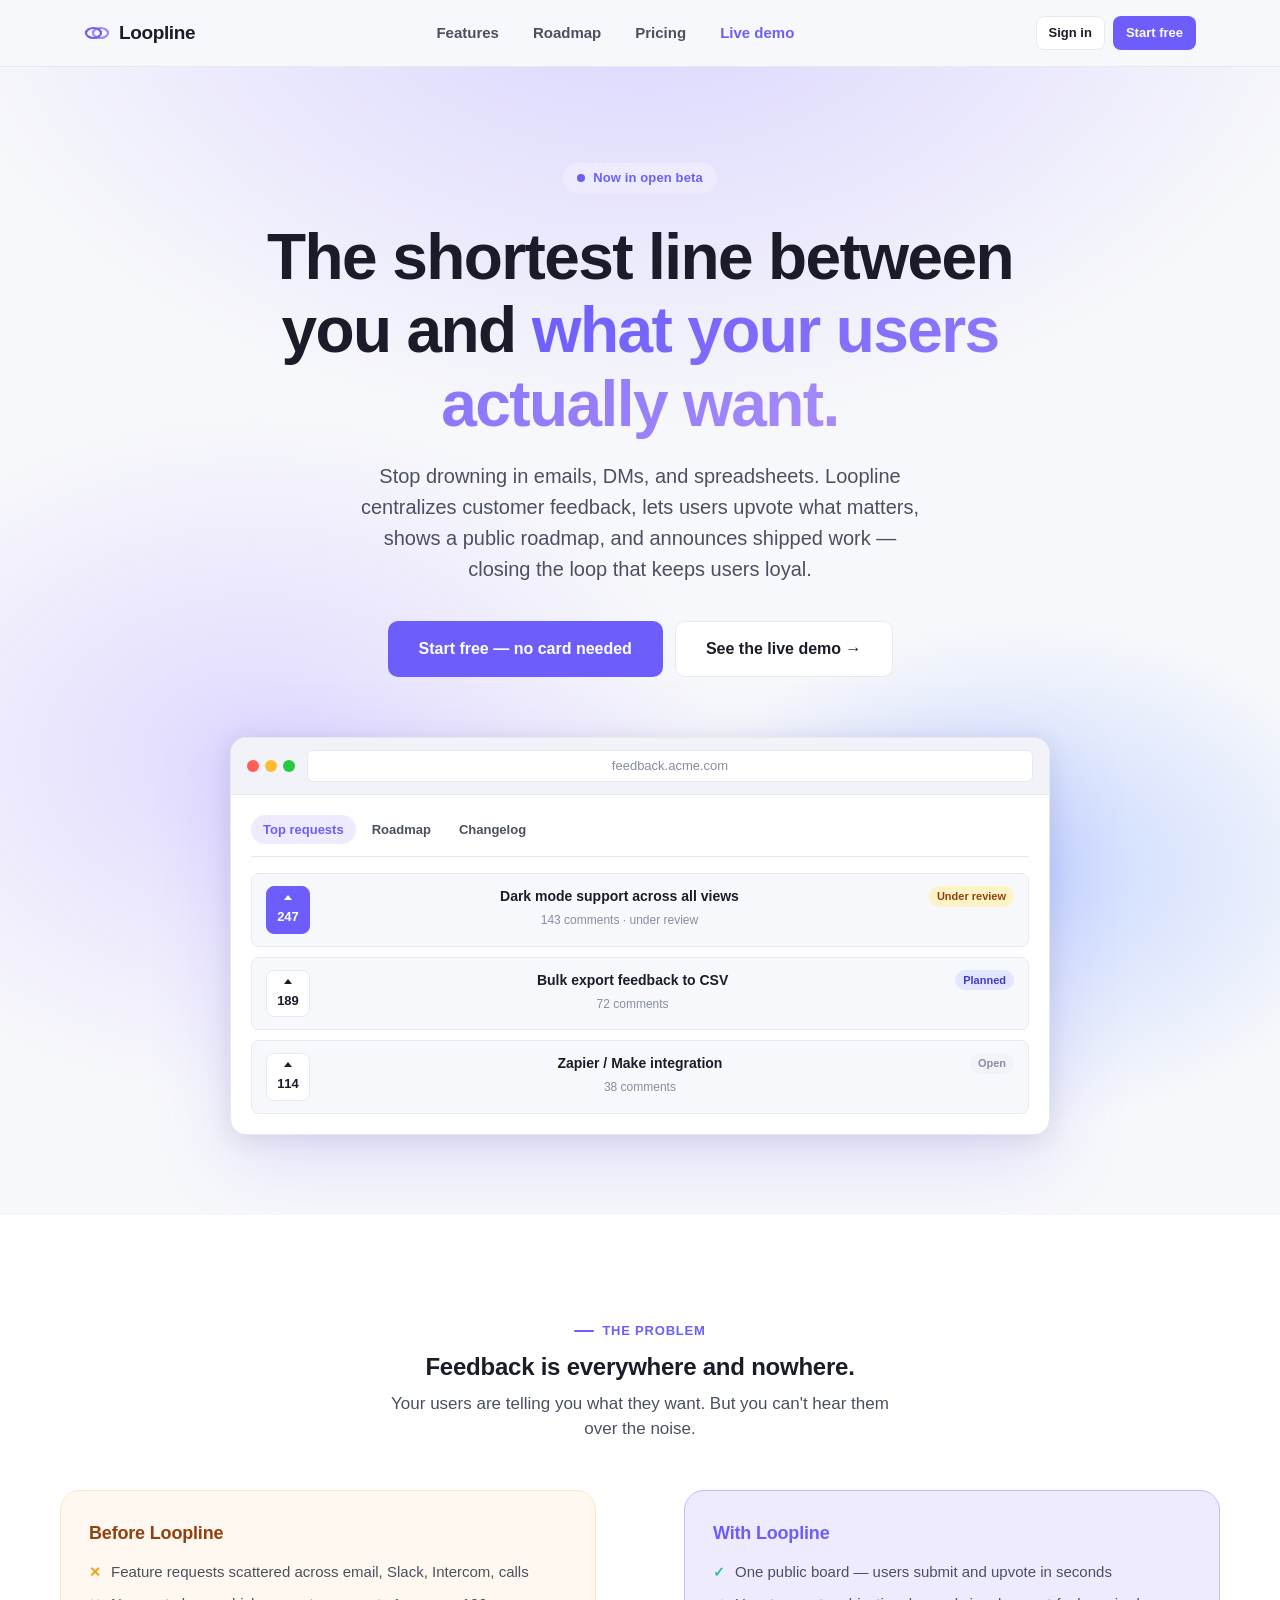
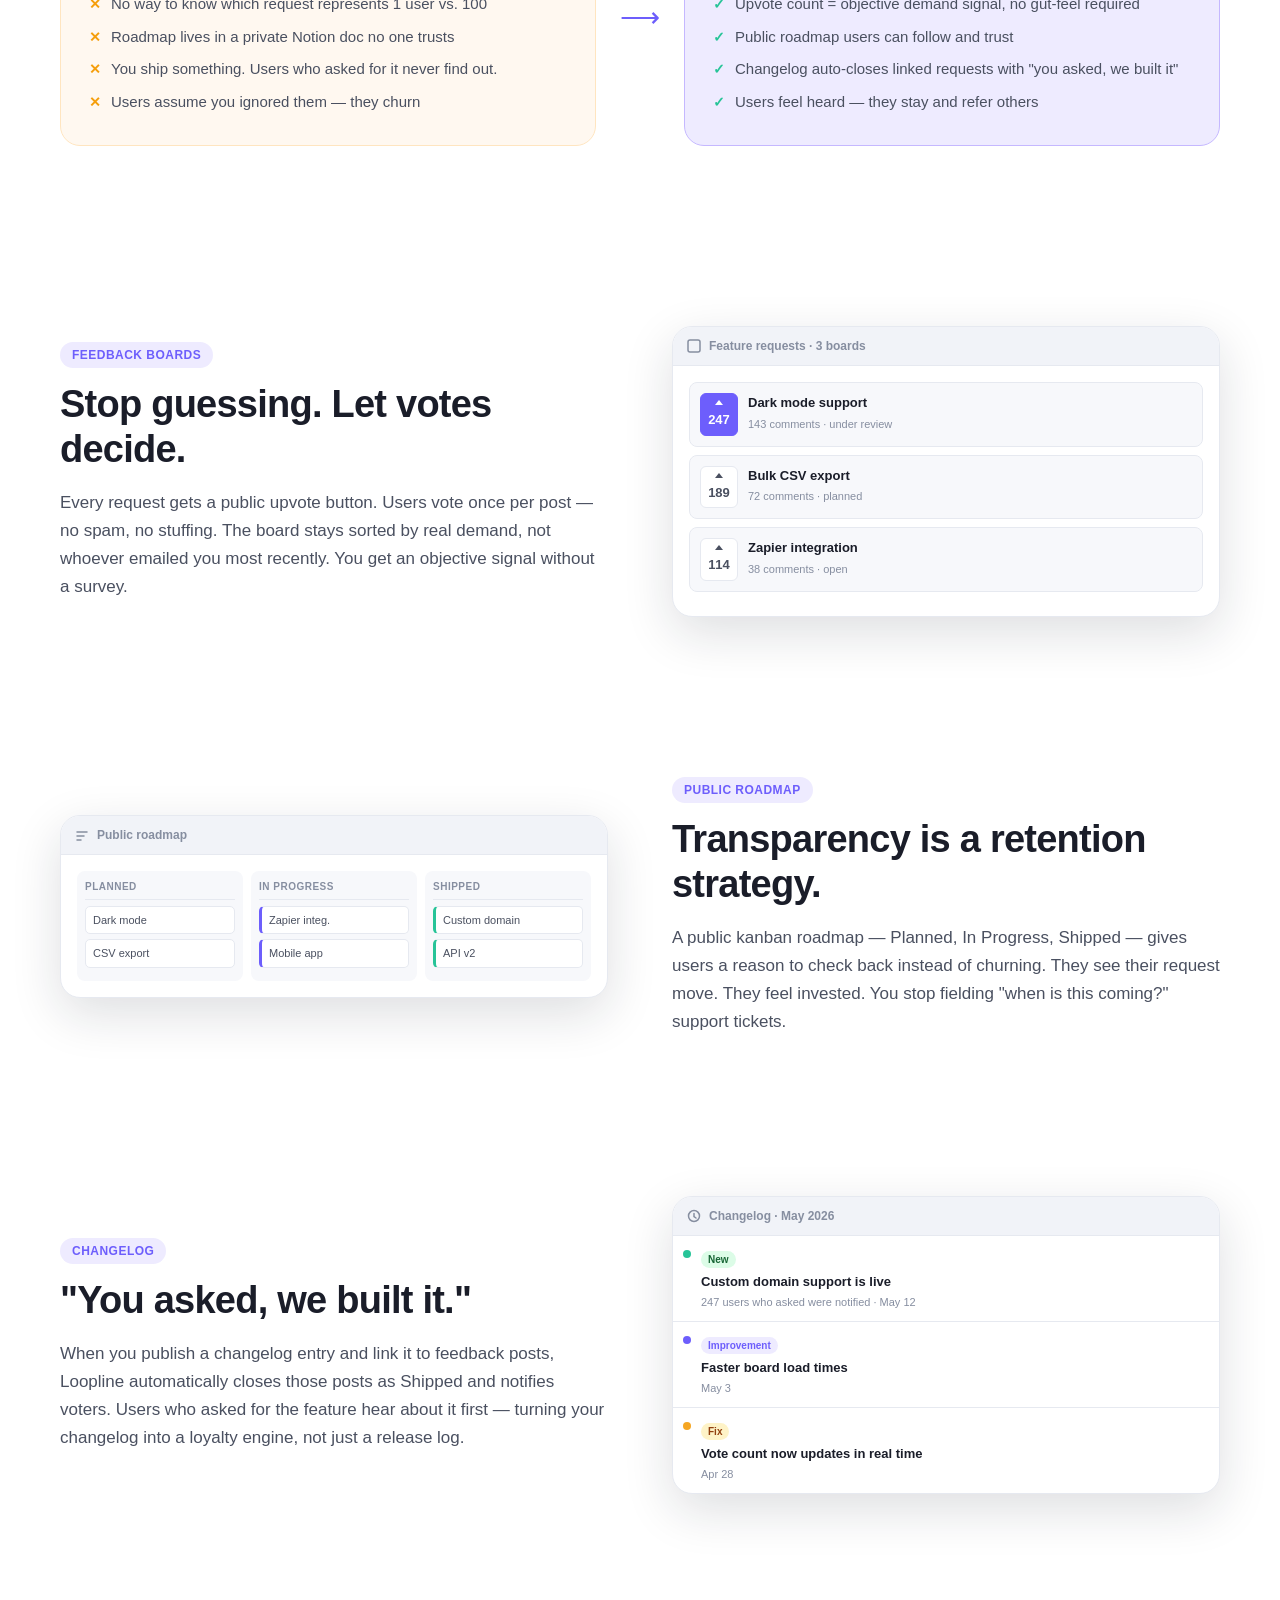
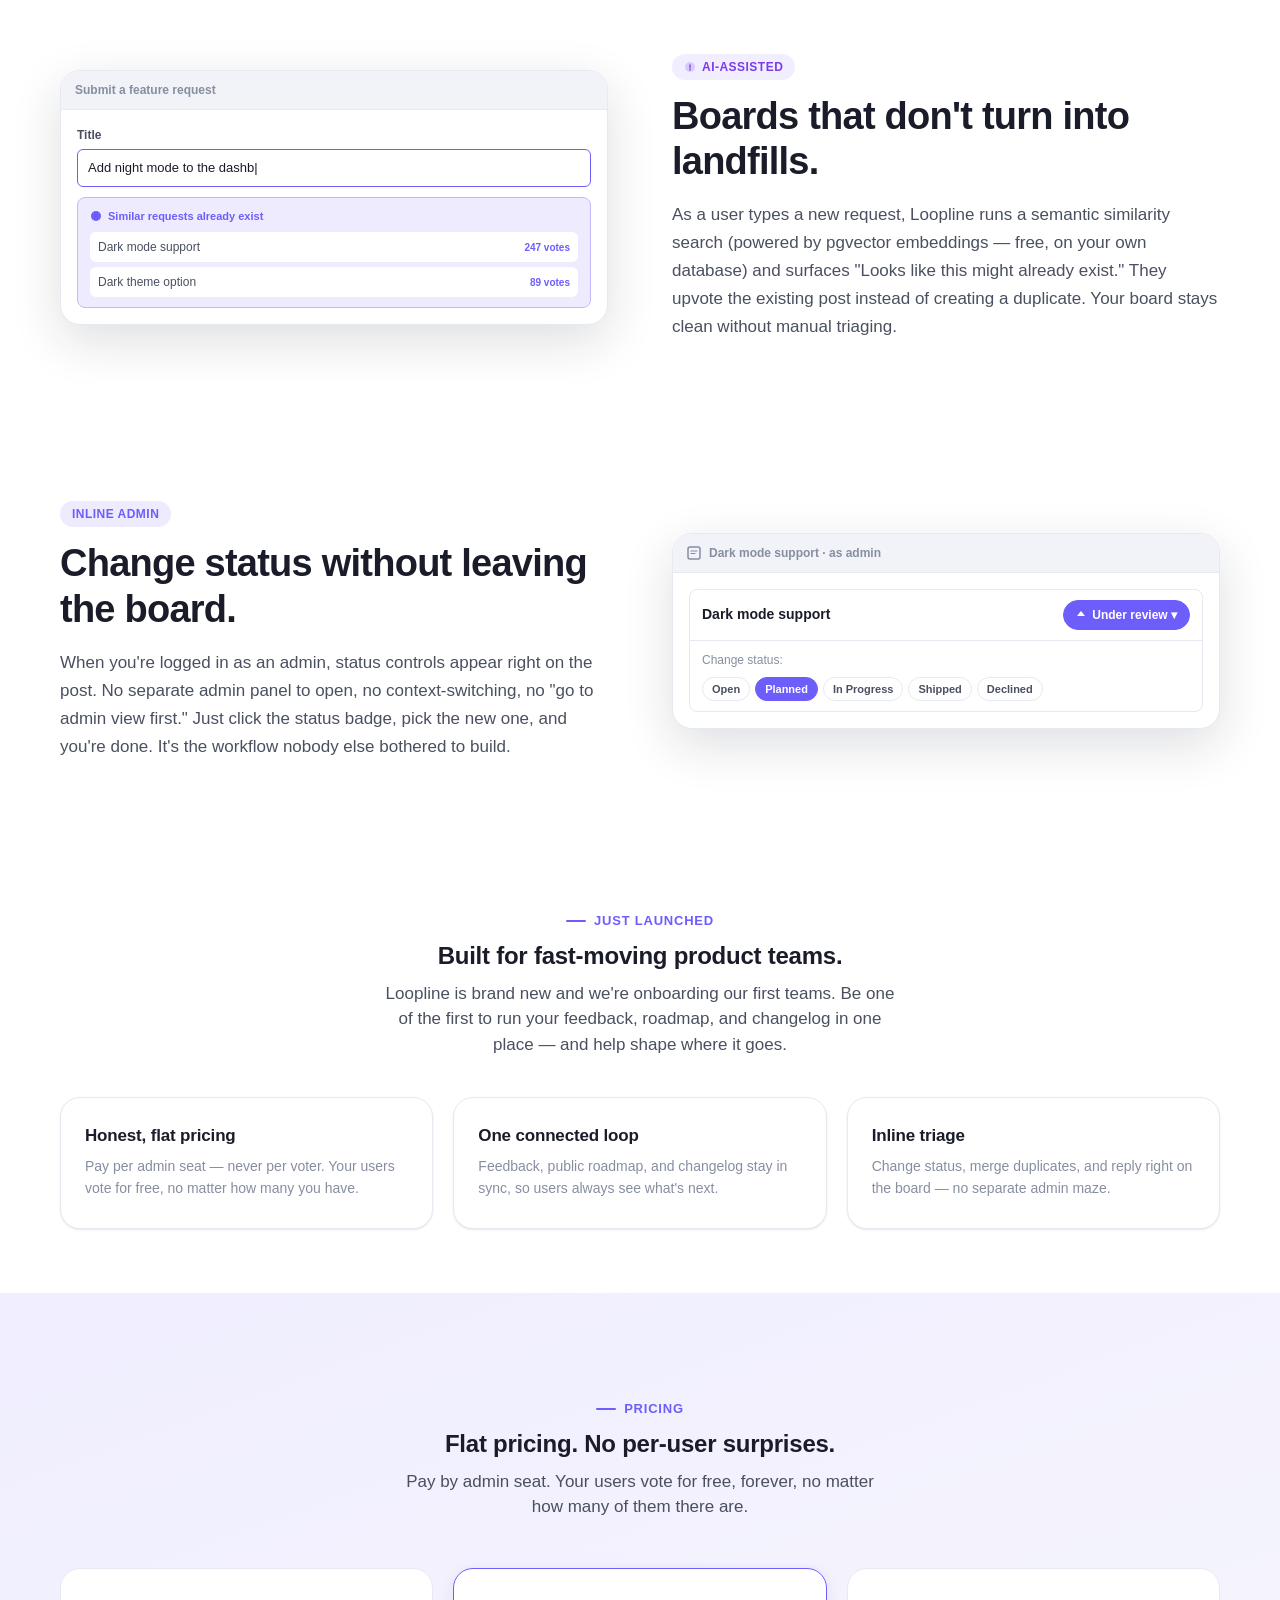
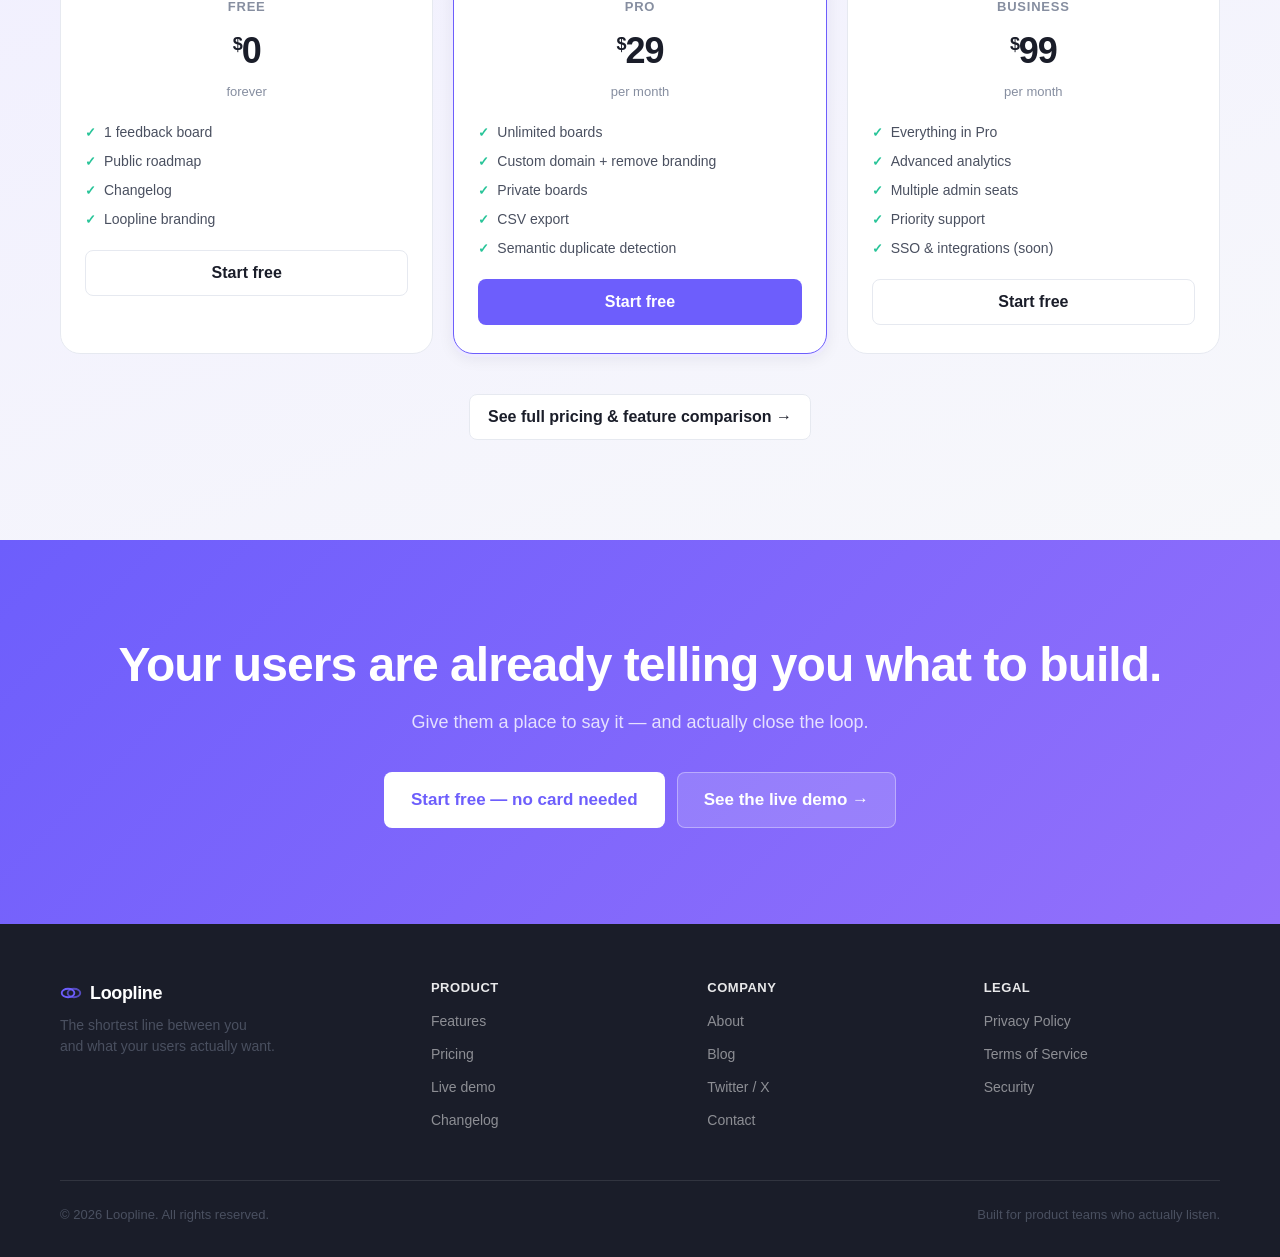
==== commit 6e694a0c: "Landing: remove fabricated traction (fake stats/logos/testimonials); honest early-stage framing Co-A" ====
--- a/index.html
+++ b/index.html
@@ -402,87 +402,30 @@
   </div>
 </section>
 
-<!-- ════════════════════════════ SOCIAL PROOF ════════════════════════════ -->
-<section class="section section-white section-sm" aria-label="Social proof">
+<!-- ════════════════════════════ EARLY-STAGE / PRINCIPLES ════════════════════════════ -->
+<section class="section section-white section-sm" aria-label="What Loopline stands for">
   <div class="section-inner">
-    <p class="center muted small reveal" style="margin-bottom: 28px; text-transform: uppercase; letter-spacing: .08em; font-weight: 700;">
-      Trusted by product teams at
-    </p>
-    <div class="logos-strip reveal">
-      <span class="logo-word">Meridian</span>
-      <span class="logo-word">Stackwell</span>
-      <span class="logo-word">Fynch</span>
-      <span class="logo-word">Orbitly</span>
-      <span class="logo-word">Vantiq</span>
-      <span class="logo-word">Lumio</span>
-    </div>
-
-    <div class="stats-row reveal" style="margin-top: 48px;">
-      <div class="stat-box">
-        <div class="stat-n"><span>14</span>K+</div>
-        <p>Feature requests collected</p>
-      </div>
-      <div class="stat-box">
-        <div class="stat-n"><span>98</span>K</div>
-        <p>Upvotes cast</p>
-      </div>
-      <div class="stat-box">
-        <div class="stat-n"><span>2,400</span>+</div>
-        <p>Workspaces active</p>
-      </div>
-      <div class="stat-box">
-        <div class="stat-n"><span>4.9</span>★</div>
-        <p>Average rating</p>
-      </div>
-    </div>
-
-    <div class="testimonials-grid">
-      <div class="testimonial-card reveal">
-        <div class="testimonial-stars" aria-label="5 stars">★★★★★</div>
-        <blockquote>
-          "We replaced a messy Notion doc and a Typeform inbox. Now our roadmap is public,
-          our board stays clean thanks to duplicate detection, and users actually check in
-          to see progress. Churn on our free tier dropped noticeably."
-        </blockquote>
-        <div class="testimonial-author">
-          <div class="testimonial-avatar" style="background: #ede9fe; color: #7c3aed;">SR</div>
-          <div>
-            <div class="testimonial-name">Sarah R.</div>
-            <div class="testimonial-role">Head of Product, Stackwell</div>
-          </div>
-        </div>
-      </div>
-
-      <div class="testimonial-card reveal reveal-delay-1">
-        <div class="testimonial-stars" aria-label="5 stars">★★★★★</div>
-        <blockquote>
-          "The inline admin is the thing. I used to spend ten minutes hunting for a post
-          in the admin panel. Now I change status right on the board, reply to the user,
-          and I'm done in thirty seconds."
-        </blockquote>
-        <div class="testimonial-author">
-          <div class="testimonial-avatar" style="background: #dcfce7; color: #166534;">MK</div>
-          <div>
-            <div class="testimonial-name">Marcus K.</div>
-            <div class="testimonial-role">Founder, Fynch</div>
-          </div>
-        </div>
-      </div>
-
-      <div class="testimonial-card reveal reveal-delay-2">
-        <div class="testimonial-stars" aria-label="5 stars">★★★★★</div>
-        <blockquote>
-          "Honest flat pricing was the deal-closer. Canny was going to cost us $400/mo
-          once our user base grew. Loopline charges per admin seat, not per voter.
-          Our bill is $29 and it covers everything we need."
-        </blockquote>
-        <div class="testimonial-author">
-          <div class="testimonial-avatar" style="background: #fef3c7; color: #92400e;">TP</div>
-          <div>
-            <div class="testimonial-name">Tariq P.</div>
-            <div class="testimonial-role">CTO, Orbitly</div>
-          </div>
-        </div>
+    <div class="center reveal" style="margin-bottom: 40px;">
+      <span class="section-label">Just launched</span>
+      <h2>Built for fast-moving product teams.</h2>
+      <p style="font-size: 17px; max-width: 520px; margin: 0 auto;">
+        Loopline is brand new and we're onboarding our first teams. Be one of the first to
+        run your feedback, roadmap, and changelog in one place — and help shape where it goes.
+      </p>
+    </div>
+
+    <div class="principles-grid reveal">
+      <div class="principle-box">
+        <h3>Honest, flat pricing</h3>
+        <p>Pay per admin seat — never per voter. Your users vote for free, no matter how many you have.</p>
+      </div>
+      <div class="principle-box">
+        <h3>One connected loop</h3>
+        <p>Feedback, public roadmap, and changelog stay in sync, so users always see what's next.</p>
+      </div>
+      <div class="principle-box">
+        <h3>Inline triage</h3>
+        <p>Change status, merge duplicates, and reply right on the board — no separate admin maze.</p>
       </div>
     </div>
   </div>
--- a/assets/landing.css
+++ b/assets/landing.css
@@ -611,99 +611,36 @@
 }
 .illus-s-opt:hover, .illus-s-opt.sel { background: var(--accent); color: #fff; border-color: var(--accent); }
 
-/* ─── Social proof ─── */
-.logos-strip {
-  display: flex;
-  align-items: center;
-  justify-content: center;
-  flex-wrap: wrap;
-  gap: 32px;
-  padding: 20px 0;
-}
-.logo-word {
-  font-size: 18px;
-  font-weight: 800;
-  color: var(--line);
-  letter-spacing: -0.02em;
-  white-space: nowrap;
-  user-select: none;
-  transition: color .2s;
-}
-.logo-word:hover { color: var(--surface-2); }
-.stats-row {
-  display: flex;
-  align-items: stretch;
-  justify-content: center;
-  gap: 1px;
-  background: var(--line);
-  border: 1px solid var(--line);
-  border-radius: var(--radius-lg);
-  overflow: hidden;
-  margin-bottom: 56px;
-}
-.stat-box {
-  flex: 1;
-  background: var(--surface);
-  padding: 28px 24px;
-  text-align: center;
-  min-width: 0;
-}
-.stat-box .stat-n {
-  font-size: clamp(28px, 4vw, 42px);
-  font-weight: 800;
-  color: var(--ink);
-  letter-spacing: -0.03em;
-  line-height: 1;
-  margin-bottom: 6px;
-}
-.stat-box .stat-n span { color: var(--accent); }
-.stat-box p {
-  font-size: 14px;
-  color: var(--mut);
-  margin: 0;
-}
-.testimonials-grid {
+/* ─── Principles (early-stage social-proof replacement) ─── */
+.principles-grid {
   display: grid;
   grid-template-columns: repeat(3, 1fr);
   gap: 20px;
 }
-.testimonial-card {
+.principle-box {
   background: var(--surface);
   border: 1px solid var(--line);
   border-radius: var(--radius-lg);
-  padding: 24px;
+  padding: 28px 24px;
   box-shadow: var(--shadow-sm);
-}
-.testimonial-stars {
-  color: #f5a623;
+  min-width: 0;
+}
+.principle-box h3 {
+  font-size: 17px;
+  font-weight: 700;
+  color: var(--ink);
+  margin: 0 0 8px;
+  letter-spacing: -0.01em;
+}
+.principle-box p {
   font-size: 14px;
-  margin-bottom: 12px;
-  letter-spacing: 2px;
-}
-.testimonial-card blockquote {
-  margin: 0 0 16px;
-  font-size: 15px;
   line-height: 1.6;
-  color: var(--ink-2);
-  font-style: normal;
-}
-.testimonial-author {
-  display: flex; align-items: center; gap: 10px;
-}
-.testimonial-avatar {
-  width: 36px; height: 36px; border-radius: 50%;
-  display: flex; align-items: center; justify-content: center;
-  font-weight: 700; font-size: 14px; flex: 0 0 auto;
-}
-.testimonial-name { font-weight: 700; font-size: 14px; color: var(--ink); }
-.testimonial-role { font-size: 12px; color: var(--mut); }
+  color: var(--mut);
+  margin: 0;
+}
 
 @media (max-width: 800px) {
-  .stats-row { flex-direction: column; }
-  .testimonials-grid { grid-template-columns: 1fr; }
-}
-@media (max-width: 600px) {
-  .testimonials-grid { grid-template-columns: 1fr; }
+  .principles-grid { grid-template-columns: 1fr; }
 }
 
 /* ─── Pricing teaser ─── */
